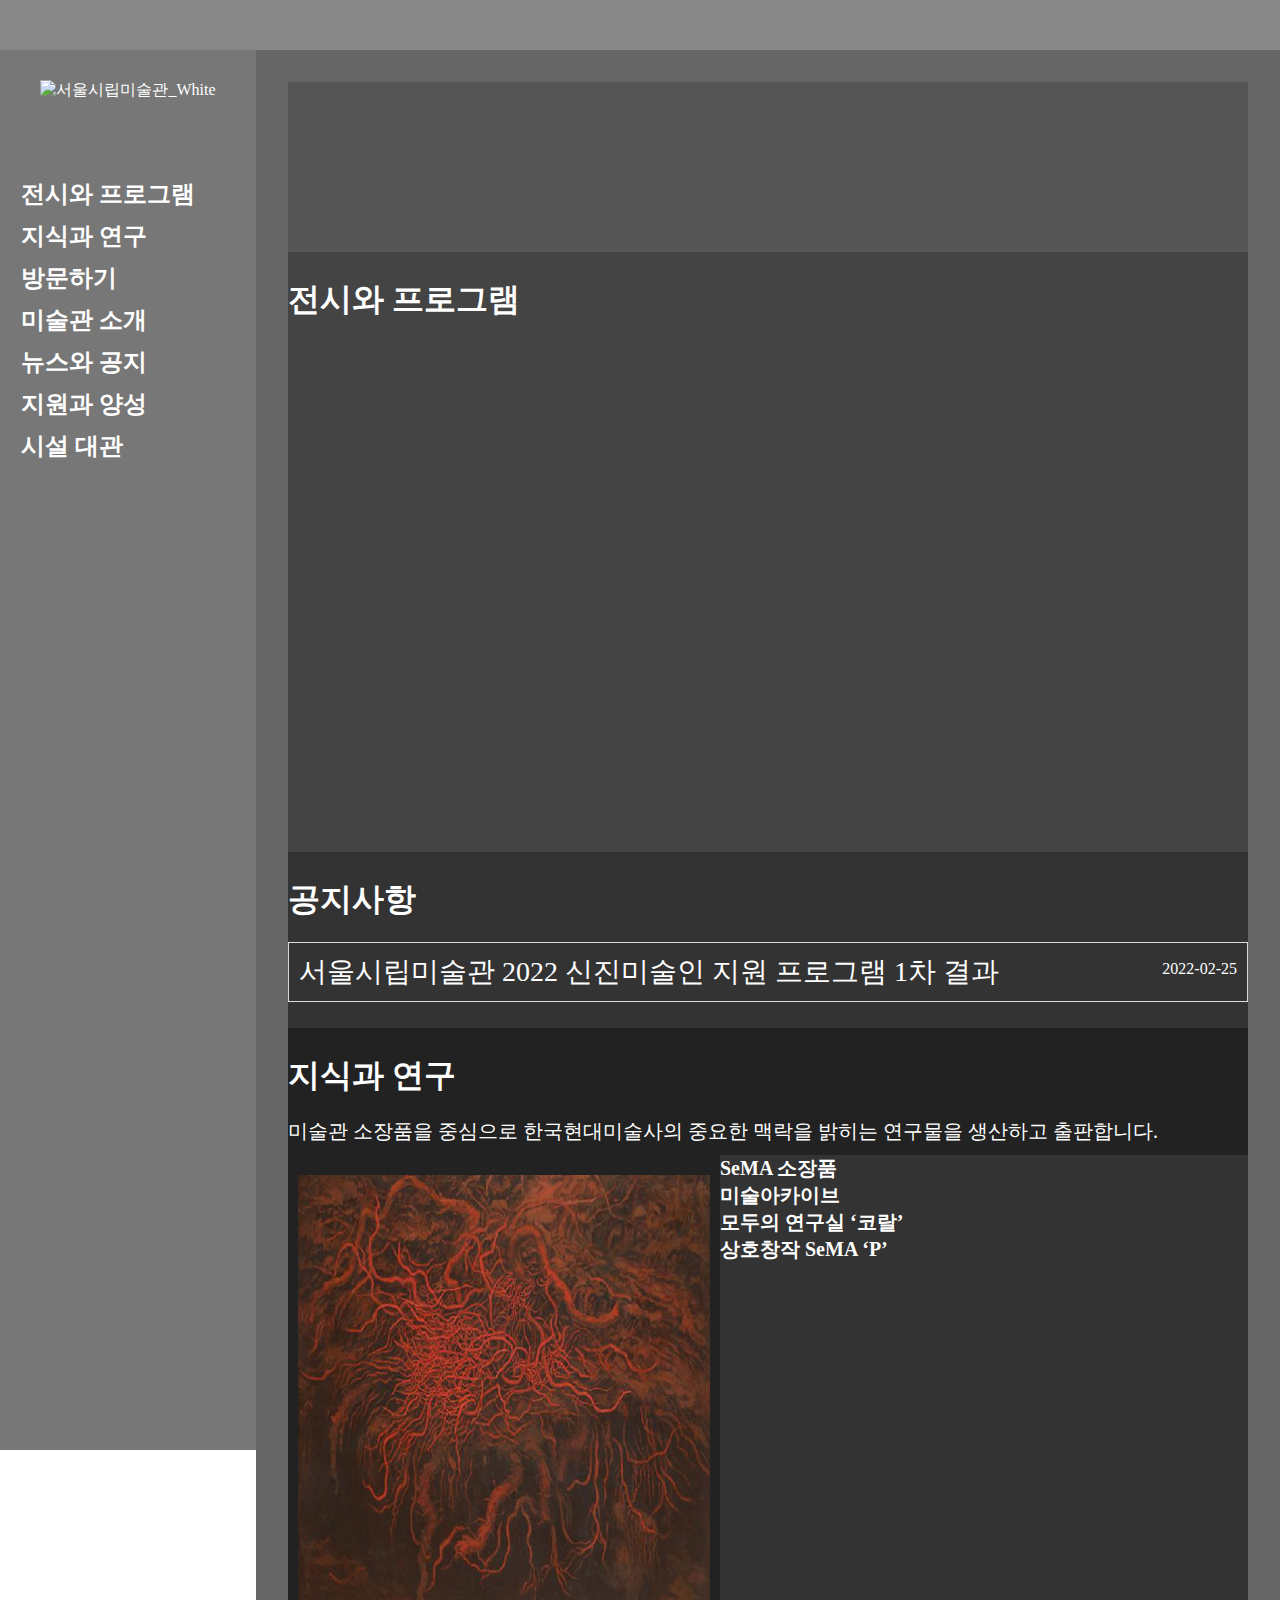
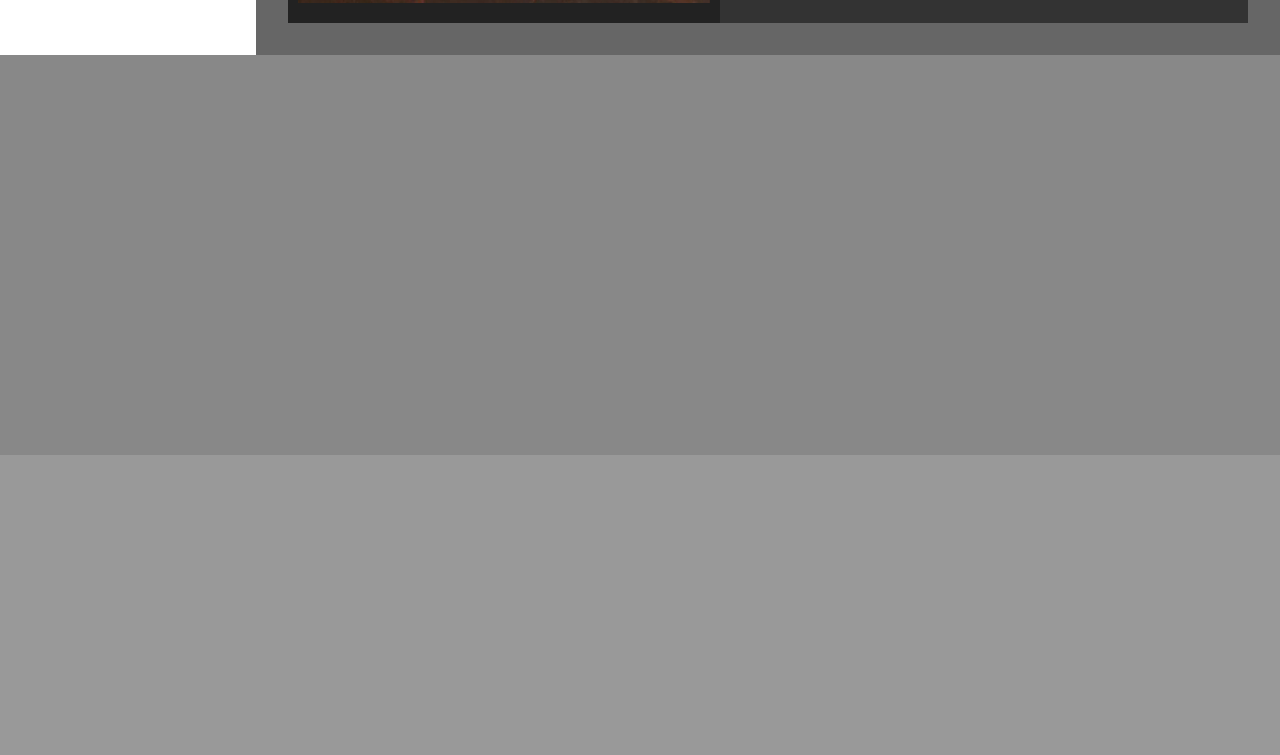
==== code/index.html @ b9803e28 "layout 00" ====
<!DOCTYPE html>
<html lang="ko">
<head>
    <meta charset="UTF-8">
    <title>SeMA</title>
    
    <!-- stylesheet -->
    <link rel="stylesheet" href="css/style.css">
    
    <!-- webFont -->
    
</head>
<body>
    <div id="wrap" class="clearfix">
        <header id="header">
            
        </header>
        <!-- //header -->
        
        <aside id="aside">
            <div class="side_logo">
               <a href="#"><img src="https://sema.seoul.go.kr/resources/assets/svg/o_symbol_w_v.svg" alt="서울시립미술관_White"></a>
            </div>
            <div class="sidemenu">
                <ul class="mainmenu">
                    <li><a href="#">전시와 프로그램</a></li>
                    <li><a href="#">지식과 연구</a></li>
                    <li><a href="#">방문하기</a></li>
                    <li><a href="#">미술관 소개</a></li>
                    <li><a href="#">뉴스와 공지</a></li>
                    <li><a href="#">지원과 양성</a></li>
                    <li><a href="#">시설 대관</a></li>
                </ul>
            </div>
        </aside>
        <!-- //sidemenu -->
        
        <div id="container">
            <section id="banner">
               <video src="https://sema.seoul.go.kr/error/pc_mi.mp4" autoplay loop muted></video>
            </section>
            <!-- //banner -->
            
            <section id="content01">
                <h2>전시와 프로그램</h2>
            </section>
            <!-- //content1 -->
            
            <section id="content02">
                <h2>공지사항</h2>
                <div class="notice">
                   <span><img src="images/megaphone.png" alt="공지사항"></span>
                    <ul>
                        <li><a href="#">서울시립미술관 2022 신진미술인 지원 프로그램 1차 결과</a><span>2022-02-25</span></li>
                        <li><a href="#">서울시립미술관 2022 신진미술인 지원 프로그램 2차 결과</a><span>2022-02-26</span></li>
                    </ul>
                </div>
            </section>
            <!-- //content2 -->
            
            <section id="content03">
                <h2>지식과 연구</h2>
                <h4>미술관 소장품을 중심으로 한국현대미술사의 중요한 맥락을 밝히는 연구물을 생산하고 출판합니다.</h4>
                <div class="knowledge_container">
                    <div class="knowledge_img">
                        <img src="images/knowledge01.jpg" alt="지식과 연구 01">
                    </div>
                    <div class="knowledge_list">
                        <ul>
                            <li>SeMA 소장품</li>
                            <li>미술아카이브</li>
                            <li>모두의 연구실 ‘코랄’</li>
                            <li>상호창작 SeMA ‘P’</li>
                        </ul>
                    </div>
                </div>
            </section>
            <!-- //content3 -->
            
        </div>
        <!-- //container -->
        
        <footer id="footer">
            <section id="foot_menu">
                
            </section>
            <section id="foot_address">
                
            </section>
        </footer>
        <!-- //container -->
        
    </div>
    <!-- //wrap -->
    
    <!-- script -->
    <script src="script/custom.js"></script>
</body>
</html>
---- code/css/style.css ----
/*reset*/
* {margin: 0; padding: 0; color: #fff; box-sizing: border-box;}
.clearfix::before, clearfix::after {display: block; content: ''; clear: both;}
li {list-style: none;}
a {text-decoration: none; color: #333;}

/*layout*/
#wrap {width: 100%; height: 100%;}
#header {width: 100%; height: 50px; background: #888;}
#aside {width: 20%; height: 1400px; background: #777; float: left;}

#container {width: 80%; height: auto; background: #666; float: left; padding: 2em;}
#banner {width: 100%; height: auto; background: #555; padding-bottom: 1em;}
#content01 {width: 100%; height: 600px; background: #444; padding: 1em 0;}
#content02 {width: 100%; height: auto; background: #333; padding: 1em 0;}
#content03 {width: 100%; height: 500px; background: #222; padding: 1em 0;}

#footer {width: 100%; height: auto; }
#foot_menu {width: 100%; height: 400px; background: #888; float: left;}
#foot_address {width: 100%; height: 300px; background: #999; float: left;}

/*header*/

/*aside*/
#aside {padding: 10px 16px;}
.side_logo {display: flex; align-items: center; justify-content: center; padding: 20px;}
.side_logo img {display: block; width: 100%;}

.sidemenu {margin-top: 2em; padding: 20px 0; display: flex; justify-content: space-between;}
.sidemenu ul.mainmenu {}
.sidemenu ul.mainmenu li {}
.sidemenu ul.mainmenu li a {display: block; padding: 5px; color: #fff; font-size: 24px; font-weight: bold;}

/*container*/
#container h2 {padding: 10px 0; font-size: 32px; }
#banner video {width: 100%;}


/*content1*/
#content01 {}

/*content2*/
#content02 {}
.notice {width: auto; height: 60px; margin: 10px 0; border: 1px solid #dbdbdb; padding: 5px; box-sizing: border-box; overflow: hidden;}
.notice img {width: 50px; height: 50px; display: none;}
.notice ul li { padding: 5px;}
.notice ul li a {color: #fff; font-size: 28px;}
.notice ul li span {float: right; font-size: 16px; padding: 7px 0 0;}

/*content3*/
#content03 h4 {padding: 10px 0; font-size: 20px; font-weight: 300;}
.knowledge_container {width: 100%; height: 100%;}
.knowledge_img {width: 45%; height: 100%; background: #222; float: left; display: flex; align-content: center; justify-content: center; padding: 20px 10px;}
.knowledge_img img {display: block; width: 100%;}

.knowledge_list {width: 55%; height: 100%; background: #333; float: left;}
.knowledge_list ul li {font-size: 20px; font-weight: 600;}

/*footer*/
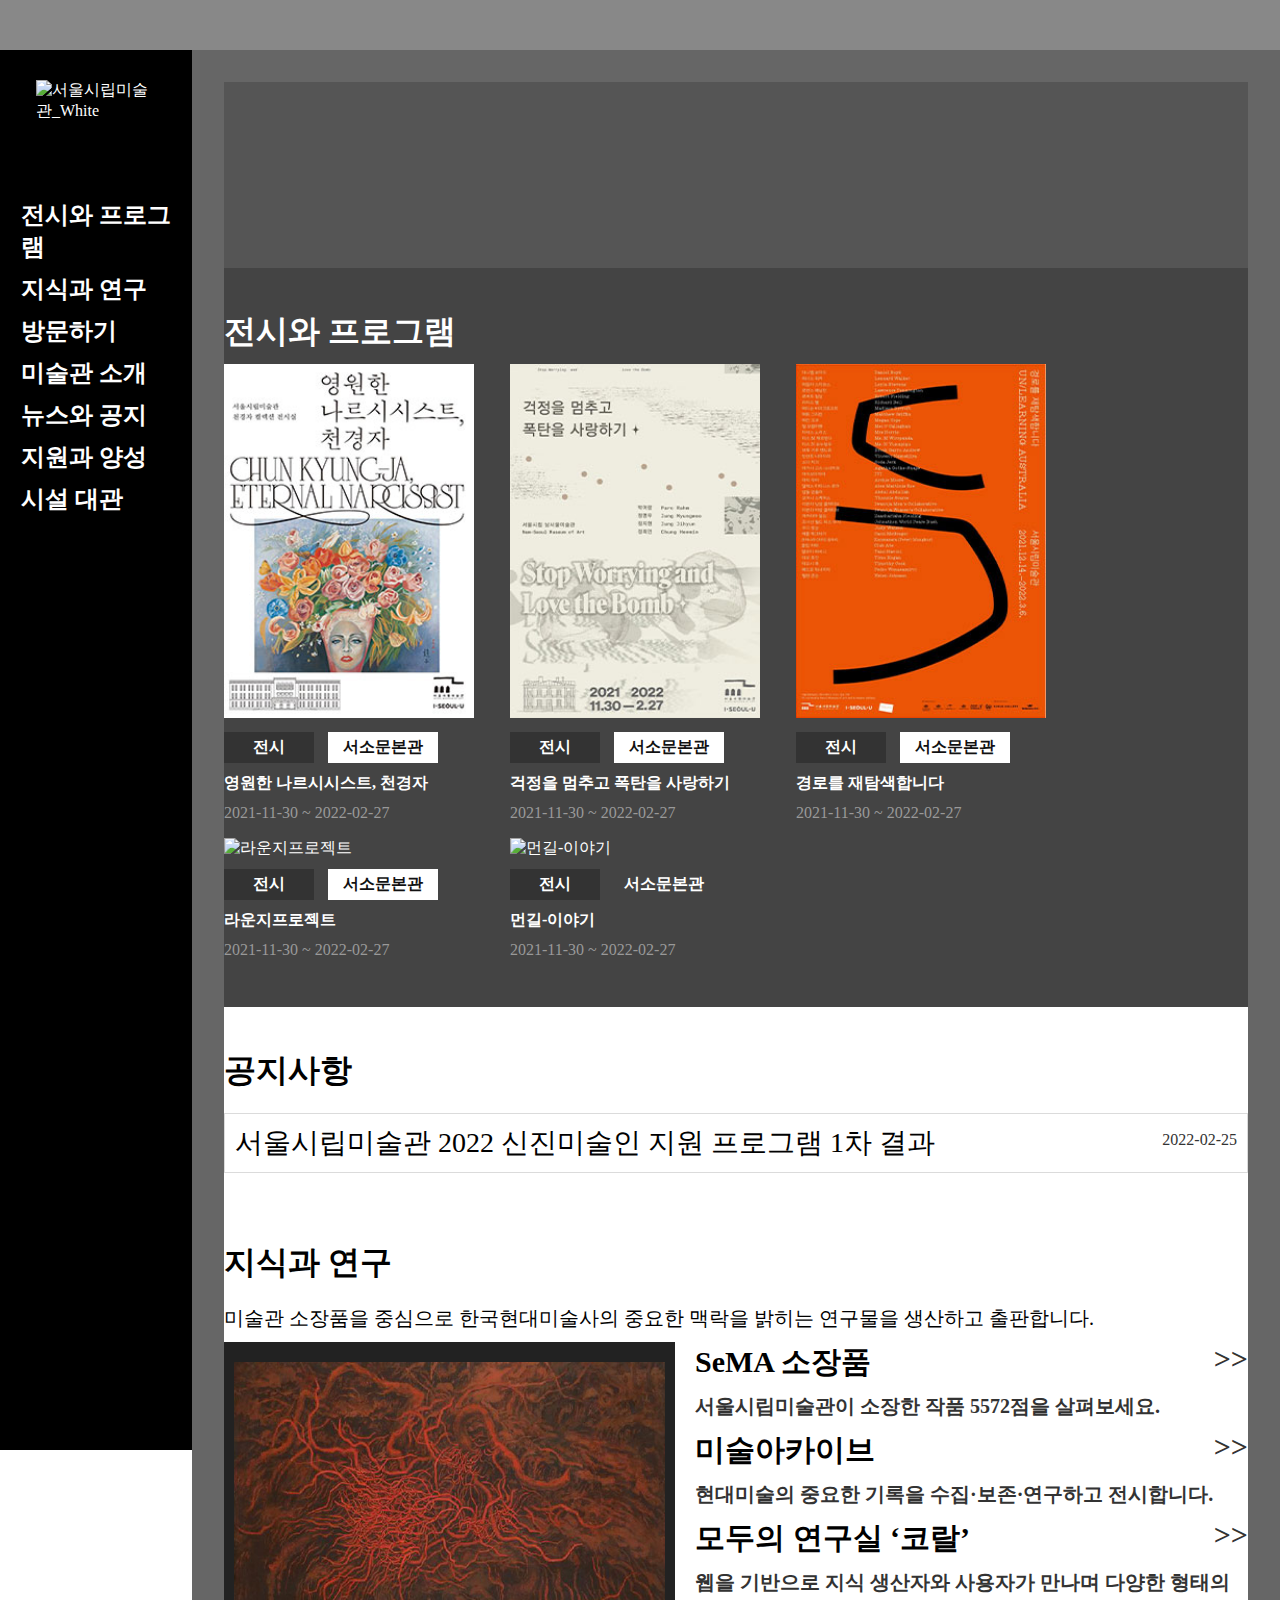
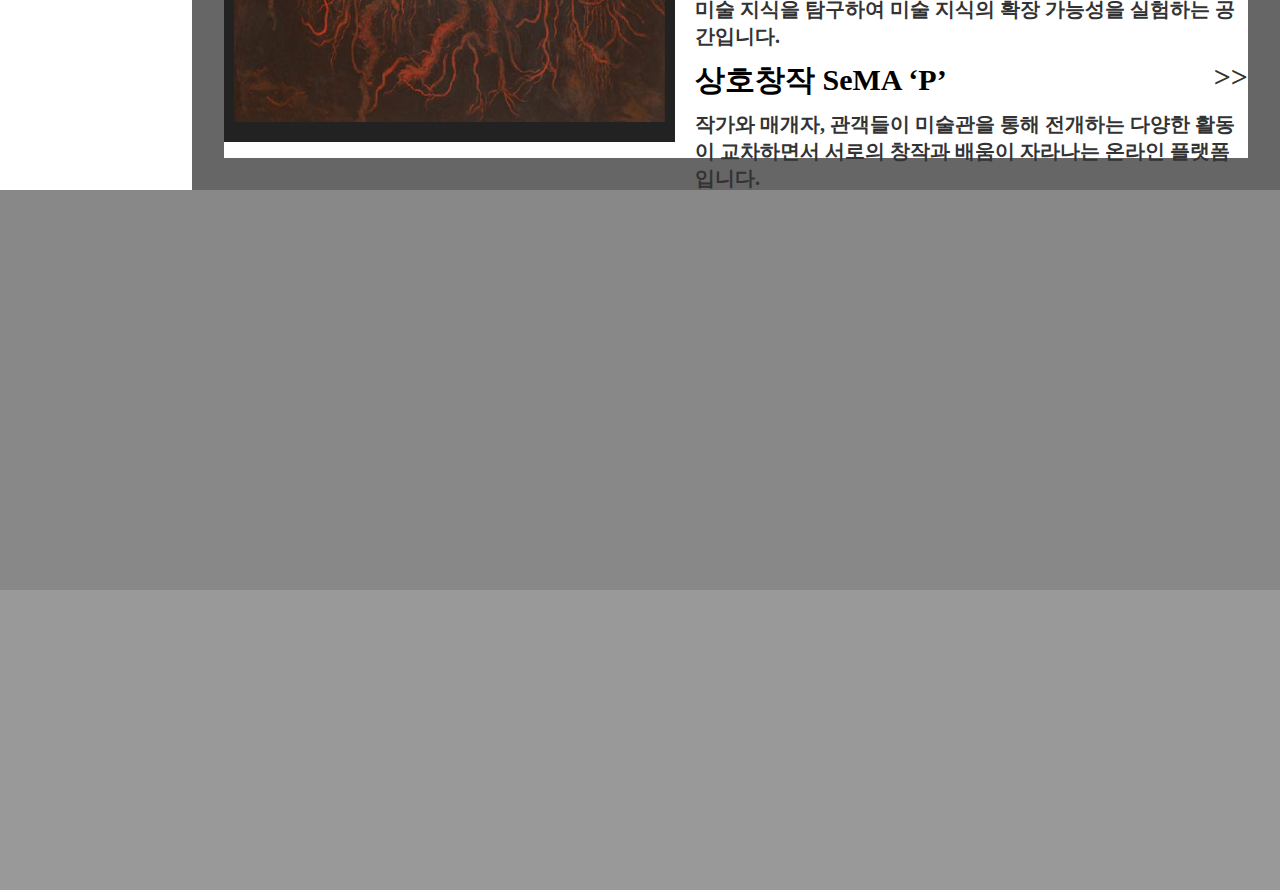
==== commit 9bf8242c: "updated content 03" ====
--- a/code/index.html
+++ b/code/index.html
@@ -41,8 +41,121 @@
             </section>
             <!-- //banner -->
             
-            <section id="content01">
+            <section id="content01" class="clearfix">
                 <h2>전시와 프로그램</h2>
+                <div class="chart">
+                    <div class="swiper_cont">
+                    <div class="swiper_slide">
+                        <div class="poster"> 
+                            <figure>
+                                <a href="#">
+                                    <img src="images/slide01.jpg" alt="영원한 나르시시스트, 천경자">
+                                </a>
+                            </figure>  
+                        </div>
+                        <div class="info">
+                            <div class="info_cont">
+                               <p>전시</p>
+                               <p>서소문본관</p>
+<!--
+                                <div class="which">전시</div>
+                                <div class="where">서소문본관</div>
+-->
+                            </div>
+                            <h3><a href="#">영원한 나르시시스트, 천경자</a></h3>
+                            <span>2021-11-30 ~ 2022-02-27</span>
+                        </div>
+                    </div>
+                </div>
+                    <div class="swiper_cont">
+                        <div class="swiper_slide">
+                            <div class="poster"> 
+                                <figure>
+                                    <a href="#">
+                                        <img src="images/slide02.jpg" alt="걱정을 멈추고 폭탄을 사랑하기">
+                                    </a>
+                                </figure>  
+                            </div>
+                            <div class="info">
+                                <div class="info_cont">
+                                   <p>전시</p>
+                                   <p>서소문본관</p>
+    <!--
+                                    <div class="which">전시</div>
+                                    <div class="where">서소문본관</div>
+    -->
+                                </div>
+                                <h3><a href="#">걱정을 멈추고 폭탄을 사랑하기</a></h3>
+                                <span>2021-11-30 ~ 2022-02-27</span>
+                            </div>
+                        </div>
+                    </div>
+                    <div class="swiper_cont">
+                        <div class="swiper_slide">
+                            <div class="poster"> 
+                                <figure>
+                                    <a href="#">
+                                        <img src="images/slide03.jpg" alt="경로를 재탐색합니다">
+                                    </a>
+                                </figure>  
+                            </div>
+                            <div class="info">
+                                <div class="info_cont">
+                                   <p>전시</p>
+                                   <p>서소문본관</p>
+    <!--
+                                    <div class="which">전시</div>
+                                    <div class="where">서소문본관</div>
+    -->
+                                </div>
+                                <h3><a href="#">경로를 재탐색합니다</a></h3>
+                                <span>2021-11-30 ~ 2022-02-27</span>
+                            </div>
+                        </div>
+                    </div>
+                    <div class="swiper_cont">
+                        <div class="swiper_slide">
+                            <div class="poster"> 
+                                <figure>
+                                    <a href="#">
+                                        <img src="images/slide04.jpg" alt="라운지프로젝트">
+                                    </a>
+                                </figure>  
+                            </div>
+                            <div class="info">
+                                <div class="info_cont">
+                                   <p>전시</p>
+                                   <p>서소문본관</p>
+    <!--
+                                    <div class="which">전시</div>
+                                    <div class="where">서소문본관</div>
+    -->
+                                </div>
+                                <h3><a href="#">라운지프로젝트</a></h3>
+                                <span>2021-11-30 ~ 2022-02-27</span>
+                            </div>
+                        </div>
+                    </div>
+                    <div class="swiper_cont">
+                        <div class="swiper_slide">
+                            <div class="poster"> 
+                                <figure>
+                                    <a href="#">
+                                        <img src="images/slide05.jpg" alt="먼길-이야기">
+                                    </a>
+                                </figure>  
+                            </div>
+                            <div class="info">
+                                <div class="info_cont">
+                                   <p>전시</p>
+                                   <p>서소문본관</p>
+                                <h3><a href="#">먼길-이야기</a></h3>
+                                <span>2021-11-30 ~ 2022-02-27</span>
+                            </div>
+                        </div>
+                    </div>
+                    </div>
+                </div>
             </section>
             <!-- //content1 -->
             
@@ -67,10 +180,14 @@
                     </div>
                     <div class="knowledge_list">
                         <ul>
-                            <li>SeMA 소장품</li>
-                            <li>미술아카이브</li>
-                            <li>모두의 연구실 ‘코랄’</li>
-                            <li>상호창작 SeMA ‘P’</li>
+                            <li>SeMA 소장품<span><a href="#">>></a></span></li>
+                                <p>서울시립미술관이 소장한 작품 5572점을 살펴보세요.</p>
+                            <li>미술아카이브<span><a href="#">>></a></span></li>
+                                <p>현대미술의 중요한 기록을 수집·보존·연구하고 전시합니다.</p>
+                            <li>모두의 연구실 ‘코랄’<span><a href="#">>></a></span></li>
+                                <p>웹을 기반으로 지식 생산자와 사용자가 만나며 다양한 형태의 미술 지식을 탐구하여 미술 지식의 확장 가능성을 실험하는 공간입니다.</p>
+                            <li>상호창작 SeMA ‘P’<span><a href="#">>></a></span></li>
+                                <p>작가와 매개자, 관객들이 미술관을 통해 전개하는 다양한 활동이 교차하면서 서로의 창작과 배움이 자라나는 온라인 플랫폼입니다.</p>
                         </ul>
                     </div>
                 </div>
--- a/code/css/style.css
+++ b/code/css/style.css
@@ -7,13 +7,13 @@
 /*layout*/
 #wrap {width: 100%; height: 100%;}
 #header {width: 100%; height: 50px; background: #888;}
-#aside {width: 20%; height: 1400px; background: #777; float: left;}
+#aside {width: 15%; height: 1400px; background: #777; float: left;}
 
-#container {width: 80%; height: auto; background: #666; float: left; padding: 2em;}
-#banner {width: 100%; height: auto; background: #555; padding-bottom: 1em;}
-#content01 {width: 100%; height: 600px; background: #444; padding: 1em 0;}
-#content02 {width: 100%; height: auto; background: #333; padding: 1em 0;}
-#content03 {width: 100%; height: 500px; background: #222; padding: 1em 0;}
+#container {width: 85%; height: auto; background: #666; float: left; padding: 2em;}
+#banner {width: 100%; height: auto; background: #555; padding-bottom: 2em;}
+#content01 {width: 100%; height: auto; background: #444; padding: 2em 0;}
+#content02 {width: 100%; height: auto; background: #fff; padding: 2em 0;}
+#content03 {width: 100%; height: auto; background: #fff; padding: 1em 0;}
 
 #footer {width: 100%; height: auto; }
 #foot_menu {width: 100%; height: 400px; background: #888; float: left;}
@@ -22,14 +22,16 @@
 /*header*/
 
 /*aside*/
-#aside {padding: 10px 16px;}
+#aside {padding: 10px 16px; background: #000;}
 .side_logo {display: flex; align-items: center; justify-content: center; padding: 20px;}
 .side_logo img {display: block; width: 100%;}
 
-.sidemenu {margin-top: 2em; padding: 20px 0; display: flex; justify-content: space-between;}
+.sidemenu {margin-top: 2em; padding: 20px 0; } 
+        /*display: flex; justify-content: space-between;*/
 .sidemenu ul.mainmenu {}
-.sidemenu ul.mainmenu li {}
-.sidemenu ul.mainmenu li a {display: block; padding: 5px; color: #fff; font-size: 24px; font-weight: bold;}
+.sidemenu ul.mainmenu li {width: 100%;}
+.sidemenu ul.mainmenu li a {display: block; padding: 5px; width: 100%; color: #fff; font-size: 24px; font-weight: bold;}
+.sidemenu ul.mainmenu li a:hover {background: rgba(255,255,255,0.3);}
 
 /*container*/
 #container h2 {padding: 10px 0; font-size: 32px; }
@@ -37,23 +39,46 @@
 
 
 /*content1*/
-#content01 {}
+#content01 {overflow: hidden;}
+#content01 > div > div {display: inline-block;}
+
+.chart {overflow: hidden;}
+.swiper_cont {margin-right: 2em;}
+.swiper_slide {}
+
+.poster {margin-bottom: 10px;}
+.poster img {width: 100%;}
+.info {margin-bottom: 1em;}
+
+.info_cont {display: inline-block;}
+.info_cont p {display: inline-block; width: 100px; padding: 5px 10px; text-align: center; font-weight: bold;}
+.info_cont p:first-child {width: 90px; background: #333; margin-right: 10px;}
+.info_cont p:last-child {width: 110px; background: #fff; color: #111;}
+
+.info h3 {padding: 10px 0; width: 250px; font-size: 16px;}
+.info h3 a {color: #fff;}
+.info span {color: #999;}
 
 /*content2*/
 #content02 {}
+#content02 h2 {color: #000;}
 .notice {width: auto; height: 60px; margin: 10px 0; border: 1px solid #dbdbdb; padding: 5px; box-sizing: border-box; overflow: hidden;}
 .notice img {width: 50px; height: 50px; display: none;}
 .notice ul li { padding: 5px;}
-.notice ul li a {color: #fff; font-size: 28px;}
-.notice ul li span {float: right; font-size: 16px; padding: 7px 0 0;}
+.notice ul li a {color: #000; font-size: 28px;}
+.notice ul li span {float: right; font-size: 16px; padding: 7px 0 0; color: #333;}
 
 /*content3*/
-#content03 h4 {padding: 10px 0; font-size: 20px; font-weight: 300;}
-.knowledge_container {width: 100%; height: 100%;}
-.knowledge_img {width: 45%; height: 100%; background: #222; float: left; display: flex; align-content: center; justify-content: center; padding: 20px 10px;}
+#content03 h2 {color: #000;}
+#content03 h4 {padding: 10px 0; font-size: 20px; font-weight: 300; color: #000;}
+
+.knowledge_container {width: 100%; height: 400px;}
+.knowledge_img {width: 44%; height: 100%; background: #222; float: left; display: flex; align-content: center; justify-content: center; padding: 20px 10px;}
 .knowledge_img img {display: block; width: 100%;}
 
-.knowledge_list {width: 55%; height: 100%; background: #333; float: left;}
-.knowledge_list ul li {font-size: 20px; font-weight: 600;}
+.knowledge_list {width: 54%; height: 100%; float: left; margin-left: 2%;}
+.knowledge_list ul li {font-size: 30px; font-weight: 600; color: #000;}
+.knowledge_list ul li span {float: right;}
+.knowledge_list ul p {padding: 10px 0; font-size: 20px; font-weight: 600; color: #333;}
 
 /*footer*/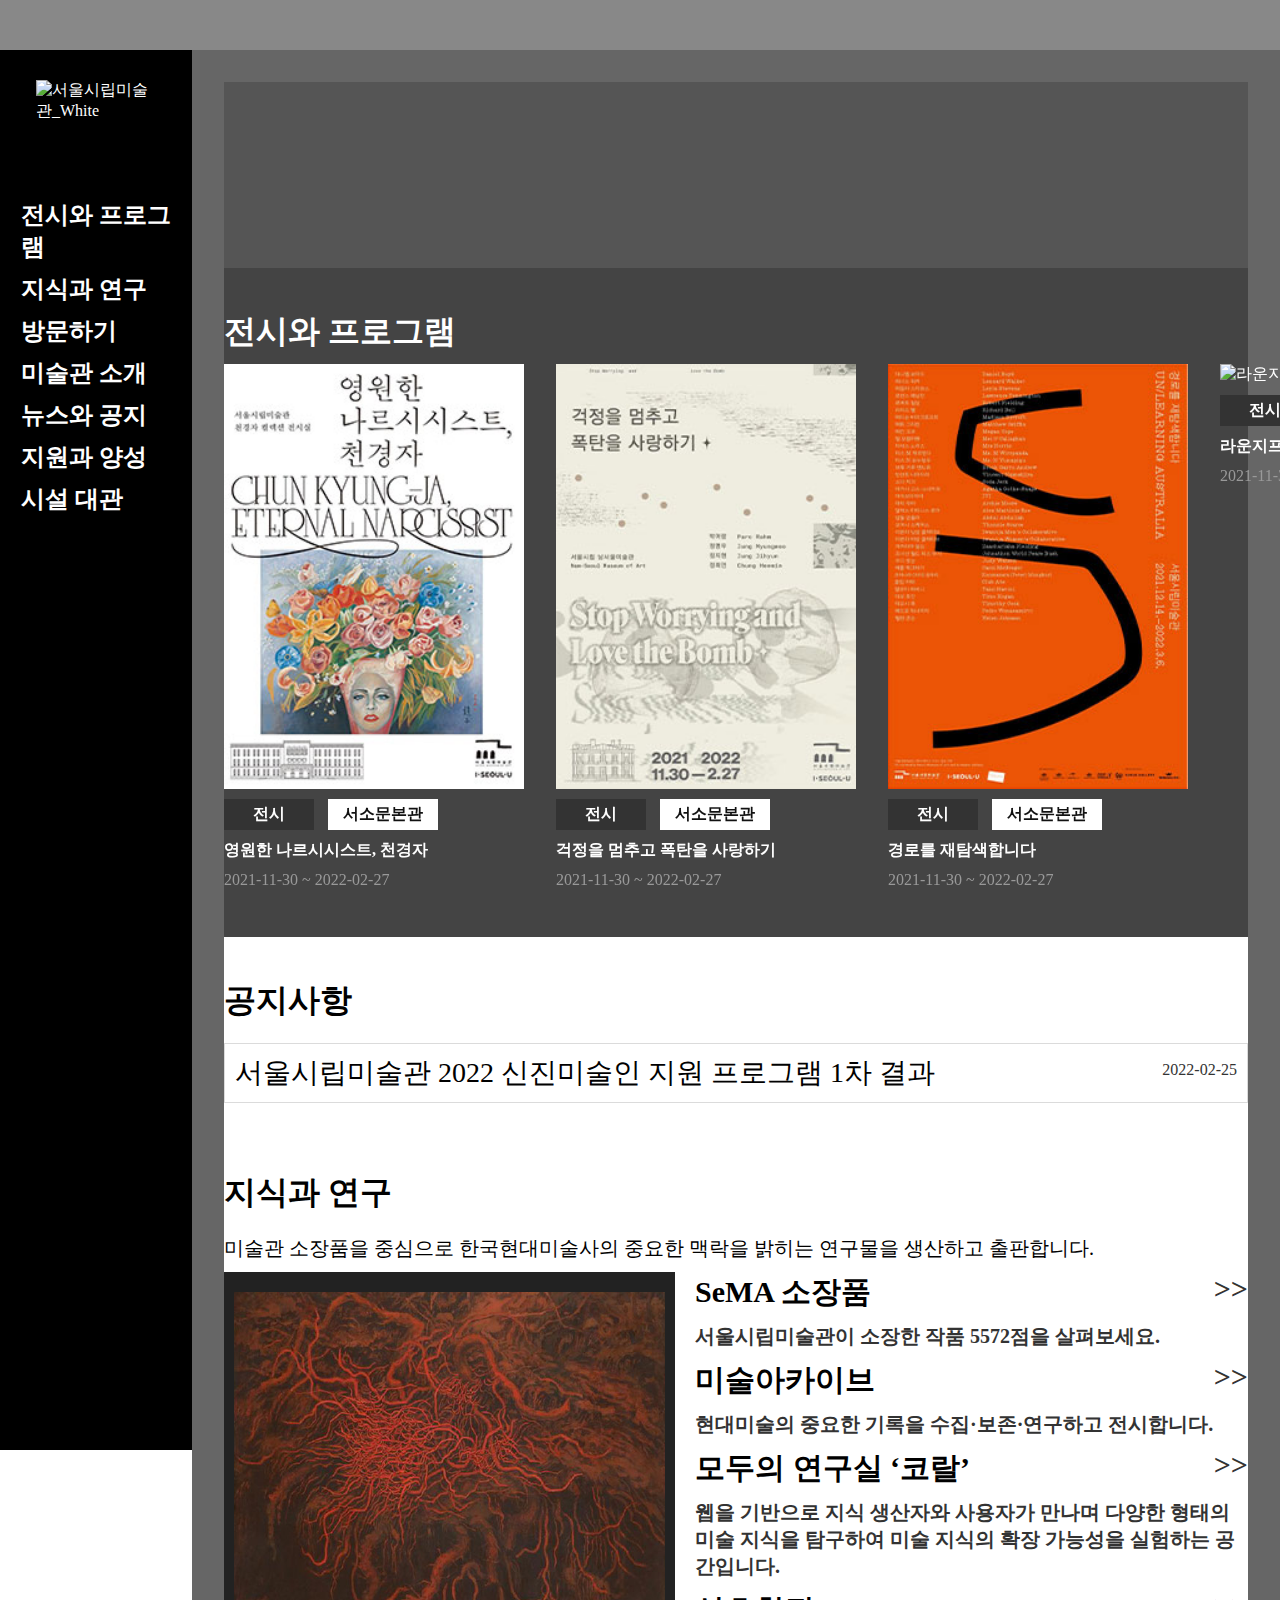
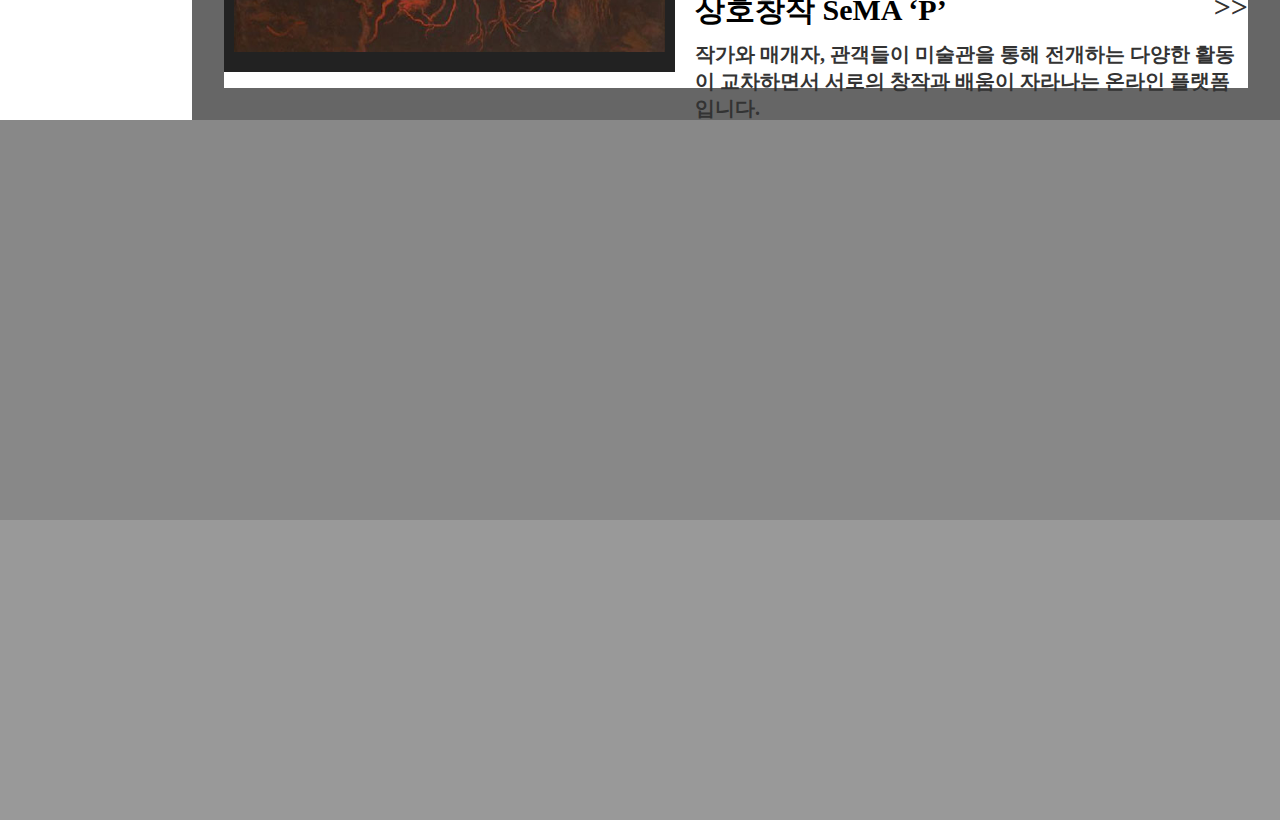
==== commit 5ab9cddc: "Updated" ====
--- a/code/index.html
+++ b/code/index.html
@@ -5,13 +5,13 @@
     <title>SeMA</title>
     
     <!-- stylesheet -->
-    <link rel="stylesheet" href="css/style.css">
+    <link rel="stylesheet" href="assets/css/style.css">
+    <link rel="stylesheet" href="assets/css/swiper.css">
     
     <!-- webFont -->
     
 </head>
 <body>
-    <div id="wrap" class="clearfix">
         <header id="header">
             
         </header>
@@ -40,129 +40,126 @@
                <video src="https://sema.seoul.go.kr/error/pc_mi.mp4" autoplay loop muted></video>
             </section>
             <!-- //banner -->
-            
+
             <section id="content01" class="clearfix">
-                <h2>전시와 프로그램</h2>
-                <div class="chart">
-                    <div class="swiper_cont">
-                    <div class="swiper_slide">
-                        <div class="poster"> 
-                            <figure>
-                                <a href="#">
-                                    <img src="images/slide01.jpg" alt="영원한 나르시시스트, 천경자">
-                                </a>
-                            </figure>  
-                        </div>
-                        <div class="info">
-                            <div class="info_cont">
-                               <p>전시</p>
-                               <p>서소문본관</p>
-<!--
-                                <div class="which">전시</div>
-                                <div class="where">서소문본관</div>
--->
+               <div class="container01">
+                    <h2>전시와 프로그램</h2>
+                    <div class="chart">
+                      <div class="swiper-container">
+                           <div class="chart_cont swiper-wrapper">
+                                <div class="swiper_cont">
+                                    <div class="poster"> 
+                                        <figure>
+                                            <a href="#">
+                                                <img src="assets/images/slide01.jpg" alt="영원한 나르시시스트, 천경자">
+                                            </a>
+                                        </figure>  
+                                    </div>
+                                    <div class="info">
+                                        <div class="info_cont">
+                                           <p>전시</p>
+                                           <p>서소문본관</p>
+            <!--
+                                            <div class="which">전시</div>
+                                            <div class="where">서소문본관</div>
+            -->
+                                        </div>
+                                        <h3><a href="#">영원한 나르시시스트, 천경자</a></h3>
+                                        <span>2021-11-30 ~ 2022-02-27</span>
+                                    </div>
                             </div>
-                            <h3><a href="#">영원한 나르시시스트, 천경자</a></h3>
-                            <span>2021-11-30 ~ 2022-02-27</span>
+                                <div class="swiper_cont">
+                                    <div class="poster"> 
+                                        <figure>
+                                            <a href="#">
+                                                <img src="assets/images/slide02.jpg" alt="걱정을 멈추고 폭탄을 사랑하기">
+                                            </a>
+                                        </figure>  
+                                    </div>
+                                    <div class="info">
+                                        <div class="info_cont">
+                                           <p>전시</p>
+                                           <p>서소문본관</p>
+            <!--
+                                            <div class="which">전시</div>
+                                            <div class="where">서소문본관</div>
+            -->
+                                        </div>
+                                        <h3><a href="#">걱정을 멈추고 폭탄을 사랑하기</a></h3>
+                                        <span>2021-11-30 ~ 2022-02-27</span>
+                                    </div>
+                                </div>
+                                <div class="swiper_cont">
+                                    <div class="poster"> 
+                                        <figure>
+                                            <a href="#">
+                                                <img src="assets/images/slide03.jpg" alt="경로를 재탐색합니다">
+                                            </a>
+                                        </figure>  
+                                    </div>
+                                    <div class="info">
+                                        <div class="info_cont">
+                                           <p>전시</p>
+                                           <p>서소문본관</p>
+            <!--
+                                            <div class="which">전시</div>
+                                            <div class="where">서소문본관</div>
+            -->
+                                        </div>
+                                        <h3><a href="#">경로를 재탐색합니다</a></h3>
+                                        <span>2021-11-30 ~ 2022-02-27</span>
+                                    </div>
+                                </div>
+                                <div class="swiper_cont">
+                                    <div class="poster"> 
+                                        <figure>
+                                            <a href="#">
+                                                <img src="assets/images/slide04.jpg" alt="라운지프로젝트">
+                                            </a>
+                                        </figure>  
+                                    </div>
+                                    <div class="info">
+                                        <div class="info_cont">
+                                           <p>전시</p>
+                                           <p>서소문본관</p>
+            <!--
+                                            <div class="which">전시</div>
+                                            <div class="where">서소문본관</div>
+            -->
+                                        </div>
+                                        <h3><a href="#">라운지프로젝트</a></h3>
+                                        <span>2021-11-30 ~ 2022-02-27</span>
+                                    </div>
+                                    
+                                </div>
+                                <div class="swiper_cont">
+                                    <div class="poster"> 
+                                        <figure>
+                                            <a href="#">
+                                                <img src="assets/images/slide05.jpg" alt="먼길-이야기">
+                                            </a>
+                                        </figure>  
+                                    </div>
+                                    <div class="info">
+                                        <div class="info_cont">
+                                           <p>전시</p>
+                                           <p>서소문본관</p>
+                                        <h3><a href="#">먼길-이야기</a></h3>
+                                        <span>2021-11-30 ~ 2022-02-27</span>
+                                        </div>
+                                    </div>
+                                </div>
+                            </div>
                         </div>
                     </div>
                 </div>
-                    <div class="swiper_cont">
-                        <div class="swiper_slide">
-                            <div class="poster"> 
-                                <figure>
-                                    <a href="#">
-                                        <img src="images/slide02.jpg" alt="걱정을 멈추고 폭탄을 사랑하기">
-                                    </a>
-                                </figure>  
-                            </div>
-                            <div class="info">
-                                <div class="info_cont">
-                                   <p>전시</p>
-                                   <p>서소문본관</p>
-    <!--
-                                    <div class="which">전시</div>
-                                    <div class="where">서소문본관</div>
-    -->
-                                </div>
-                                <h3><a href="#">걱정을 멈추고 폭탄을 사랑하기</a></h3>
-                                <span>2021-11-30 ~ 2022-02-27</span>
-                            </div>
-                        </div>
-                    </div>
-                    <div class="swiper_cont">
-                        <div class="swiper_slide">
-                            <div class="poster"> 
-                                <figure>
-                                    <a href="#">
-                                        <img src="images/slide03.jpg" alt="경로를 재탐색합니다">
-                                    </a>
-                                </figure>  
-                            </div>
-                            <div class="info">
-                                <div class="info_cont">
-                                   <p>전시</p>
-                                   <p>서소문본관</p>
-    <!--
-                                    <div class="which">전시</div>
-                                    <div class="where">서소문본관</div>
-    -->
-                                </div>
-                                <h3><a href="#">경로를 재탐색합니다</a></h3>
-                                <span>2021-11-30 ~ 2022-02-27</span>
-                            </div>
-                        </div>
-                    </div>
-                    <div class="swiper_cont">
-                        <div class="swiper_slide">
-                            <div class="poster"> 
-                                <figure>
-                                    <a href="#">
-                                        <img src="images/slide04.jpg" alt="라운지프로젝트">
-                                    </a>
-                                </figure>  
-                            </div>
-                            <div class="info">
-                                <div class="info_cont">
-                                   <p>전시</p>
-                                   <p>서소문본관</p>
-    <!--
-                                    <div class="which">전시</div>
-                                    <div class="where">서소문본관</div>
-    -->
-                                </div>
-                                <h3><a href="#">라운지프로젝트</a></h3>
-                                <span>2021-11-30 ~ 2022-02-27</span>
-                            </div>
-                        </div>
-                    </div>
-                    <div class="swiper_cont">
-                        <div class="swiper_slide">
-                            <div class="poster"> 
-                                <figure>
-                                    <a href="#">
-                                        <img src="images/slide05.jpg" alt="먼길-이야기">
-                                    </a>
-                                </figure>  
-                            </div>
-                            <div class="info">
-                                <div class="info_cont">
-                                   <p>전시</p>
-                                   <p>서소문본관</p>
-                                <h3><a href="#">먼길-이야기</a></h3>
-                                <span>2021-11-30 ~ 2022-02-27</span>
-                            </div>
-                        </div>
-                    </div>
-                    </div>
-                </div>
             </section>
             <!-- //content1 -->
-            
+
             <section id="content02">
                 <h2>공지사항</h2>
                 <div class="notice">
-                   <span><img src="images/megaphone.png" alt="공지사항"></span>
+                   <span><img src="assets/images/megaphone.png" alt="공지사항"></span>
                     <ul>
                         <li><a href="#">서울시립미술관 2022 신진미술인 지원 프로그램 1차 결과</a><span>2022-02-25</span></li>
                         <li><a href="#">서울시립미술관 2022 신진미술인 지원 프로그램 2차 결과</a><span>2022-02-26</span></li>
@@ -170,13 +167,13 @@
                 </div>
             </section>
             <!-- //content2 -->
-            
+
             <section id="content03">
                 <h2>지식과 연구</h2>
                 <h4>미술관 소장품을 중심으로 한국현대미술사의 중요한 맥락을 밝히는 연구물을 생산하고 출판합니다.</h4>
                 <div class="knowledge_container">
                     <div class="knowledge_img">
-                        <img src="images/knowledge01.jpg" alt="지식과 연구 01">
+                        <img src="assets/images/knowledge01.jpg" alt="지식과 연구 01">
                     </div>
                     <div class="knowledge_list">
                         <ul>
@@ -207,10 +204,18 @@
         </footer>
         <!-- //container -->
         
-    </div>
     <!-- //wrap -->
     
     <!-- script -->
-    <script src="script/custom.js"></script>
+    <script src="assets/script/jquery.min_1.12.4.js"></script>
+    <script src="assets/script/modernizr-custom.js"></script>
+    <script src="assets/script/ie-checker.js"></script>
+    <script src="assets/script/slick.min.js"></script> 
+    <script src="assets/script/swiper.min.js"></script> 
+<!--
+    <script src="https://unpkg.com/swiper/js/swiper.js"></script>
+    <script src="https://unpkg.com/swiper/js/swiper.min.js"></script>
+-->
+    <script src="assets/script/custom.js"></script>
 </body>
 </html>--- a/code/assets/css/style.css
+++ b/code/assets/css/style.css
@@ -0,0 +1,82 @@
+/*reset*/
+* {margin: 0; padding: 0; color: #fff; box-sizing: border-box;}
+.clearfix::before, clearfix::after {display: block; content: ''; clear: both;}
+li {list-style: none;}
+a {text-decoration: none; color: #333;}
+
+/*layout*/
+#wrap {width: 100%; height: 100%;}
+#header {width: 100%; height: 50px; background: #888;}
+#aside {width: 15%; height: 1400px; background: #777; float: left;}
+
+#container {width: 85%; height: auto; background: #666; float: left; padding: 2em;}
+#banner {width: 100%; height: auto; background: #555; padding-bottom: 2em;}
+#content01 { height: auto; background: #444; padding: 2em 0;}
+#content02 {width: 100%; height: auto; background: #fff; padding: 2em 0;}
+#content03 {width: 100%; height: auto; background: #fff; padding: 1em 0;}
+
+#footer {width: 100%; height: auto; }
+#foot_menu {width: 100%; height: 400px; background: #888; float: left;}
+#foot_address {width: 100%; height: 300px; background: #999; float: left;}
+
+/*header*/
+
+/*aside*/
+#aside {padding: 10px 16px; background: #000;}
+.side_logo {display: flex; align-items: center; justify-content: center; padding: 20px;}
+.side_logo img {display: block; width: 100%;}
+
+.sidemenu {margin-top: 2em; padding: 20px 0; } 
+        /*display: flex; justify-content: space-between;*/
+.sidemenu ul.mainmenu {}
+.sidemenu ul.mainmenu li {width: 100%;}
+.sidemenu ul.mainmenu li a {display: block; padding: 5px; width: 100%; color: #fff; font-size: 24px; font-weight: bold;}
+.sidemenu ul.mainmenu li a:hover {background: rgba(255,255,255,0.3);}
+
+/*container*/
+#container h2 {padding: 10px 0; font-size: 32px; }
+#banner video {width: 100%;}
+
+
+/*content1*/
+.container01 {width: 2000px; position: relative;}
+.chart {overflow: hidden;}
+.chart > div > div > div {float: left; width: 300px;}
+.swiper_cont {margin-right: 2em;}
+
+.poster {position: relative; margin-bottom: 10px;}
+.poster img {display: block;  width: 100%;}
+.info {margin-bottom: 1em;}
+
+.info_cont {display: inline-block;}
+.info_cont p {display: inline-block; width: 100px; padding: 5px 10px; text-align: center; font-weight: bold;}
+.info_cont p:first-child {width: 90px; background: #333; margin-right: 10px;}
+.info_cont p:last-child {width: 110px; background: #fff; color: #111;}
+
+.info h3 {padding: 10px 0; width: 250px; font-size: 16px;}
+.info h3 a {color: #fff;}
+.info span {color: #999;}
+
+/*content2*/
+#content02 {}
+#content02 h2 {color: #000;}
+.notice {width: auto; height: 60px; margin: 10px 0; border: 1px solid #dbdbdb; padding: 5px; box-sizing: border-box; overflow: hidden;}
+.notice img {width: 50px; height: 50px; display: none;}
+.notice ul li { padding: 5px;}
+.notice ul li a {color: #000; font-size: 28px;}
+.notice ul li span {float: right; font-size: 16px; padding: 7px 0 0; color: #333;}
+
+/*content3*/
+#content03 h2 {color: #000;}
+#content03 h4 {padding: 10px 0; font-size: 20px; font-weight: 300; color: #000;}
+
+.knowledge_container {width: 100%; height: 400px;}
+.knowledge_img {width: 44%; height: 100%; background: #222; float: left; display: flex; align-content: center; justify-content: center; padding: 20px 10px;}
+.knowledge_img img {display: block; width: 100%;}
+
+.knowledge_list {width: 54%; height: 100%; float: left; margin-left: 2%;}
+.knowledge_list ul li {font-size: 30px; font-weight: 600; color: #000;}
+.knowledge_list ul li span {float: right;}
+.knowledge_list ul p {padding: 10px 0; font-size: 20px; font-weight: 600; color: #333;}
+
+/*footer*/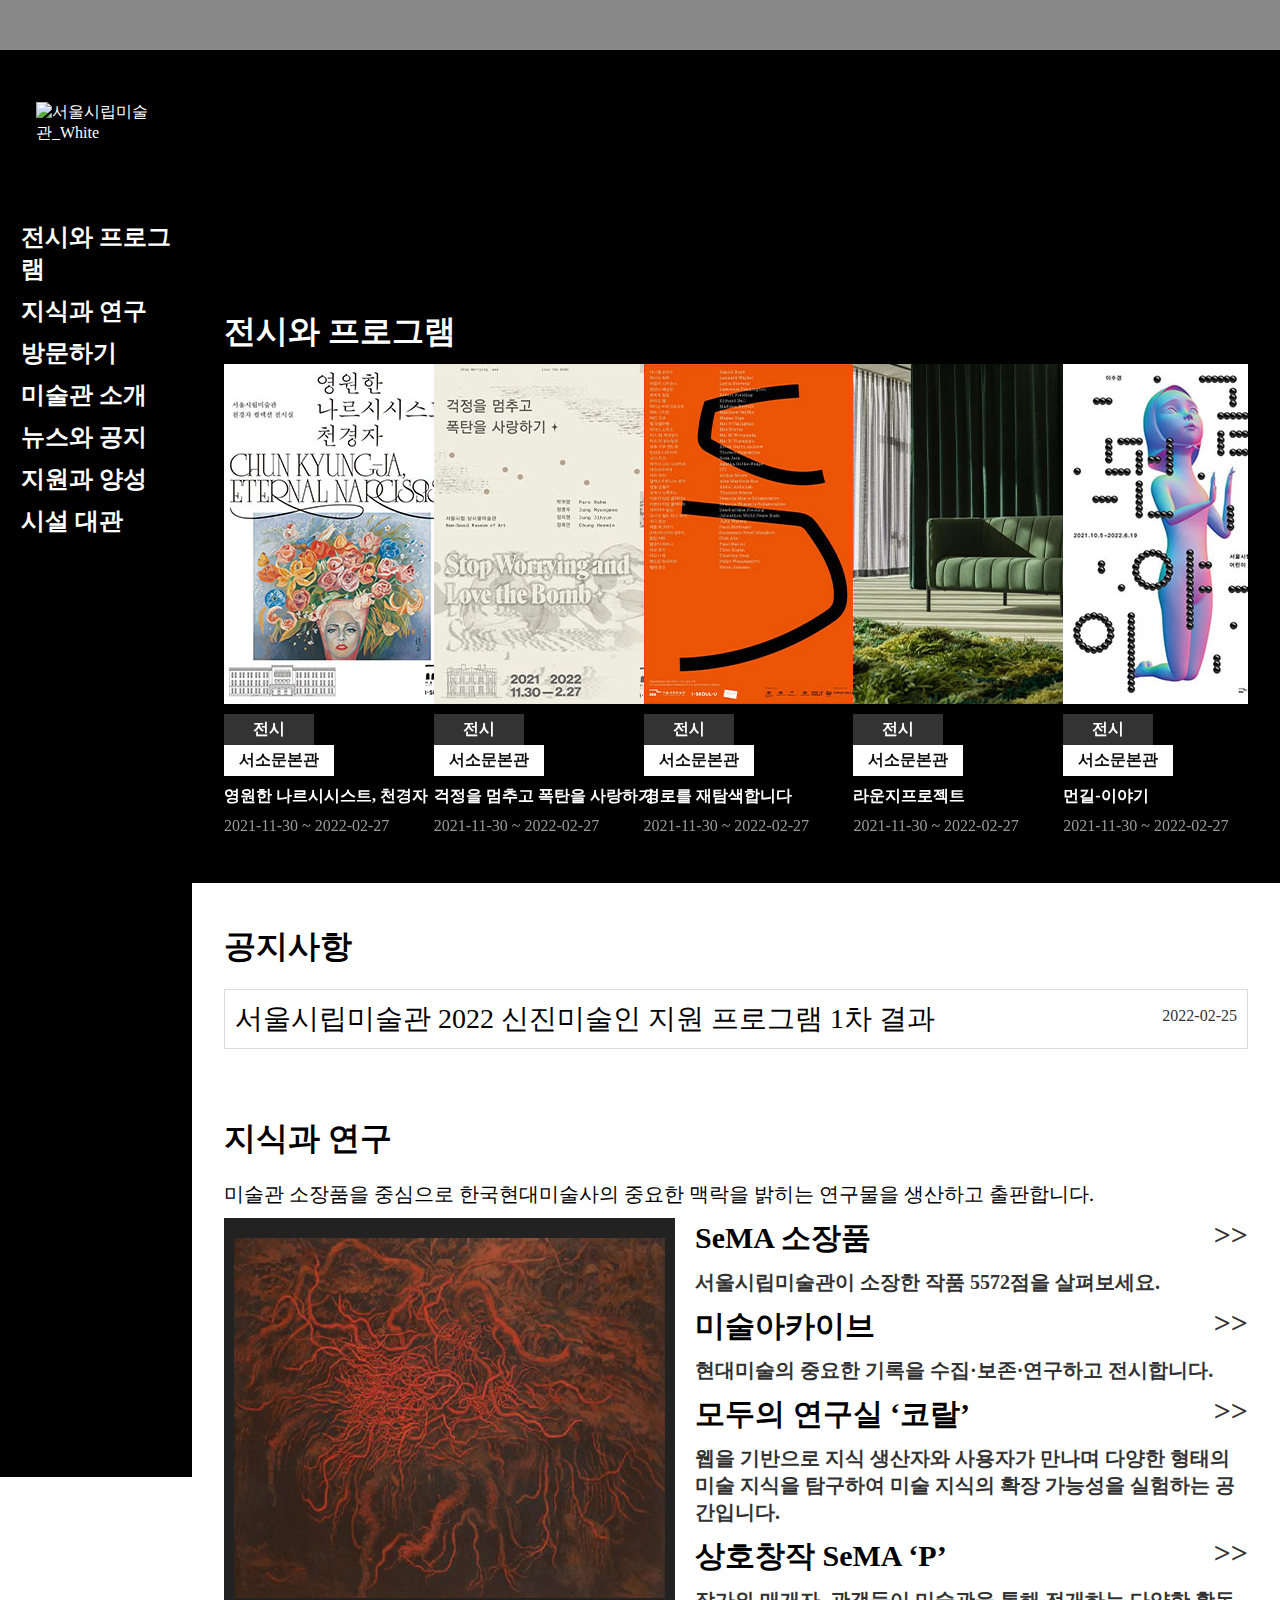
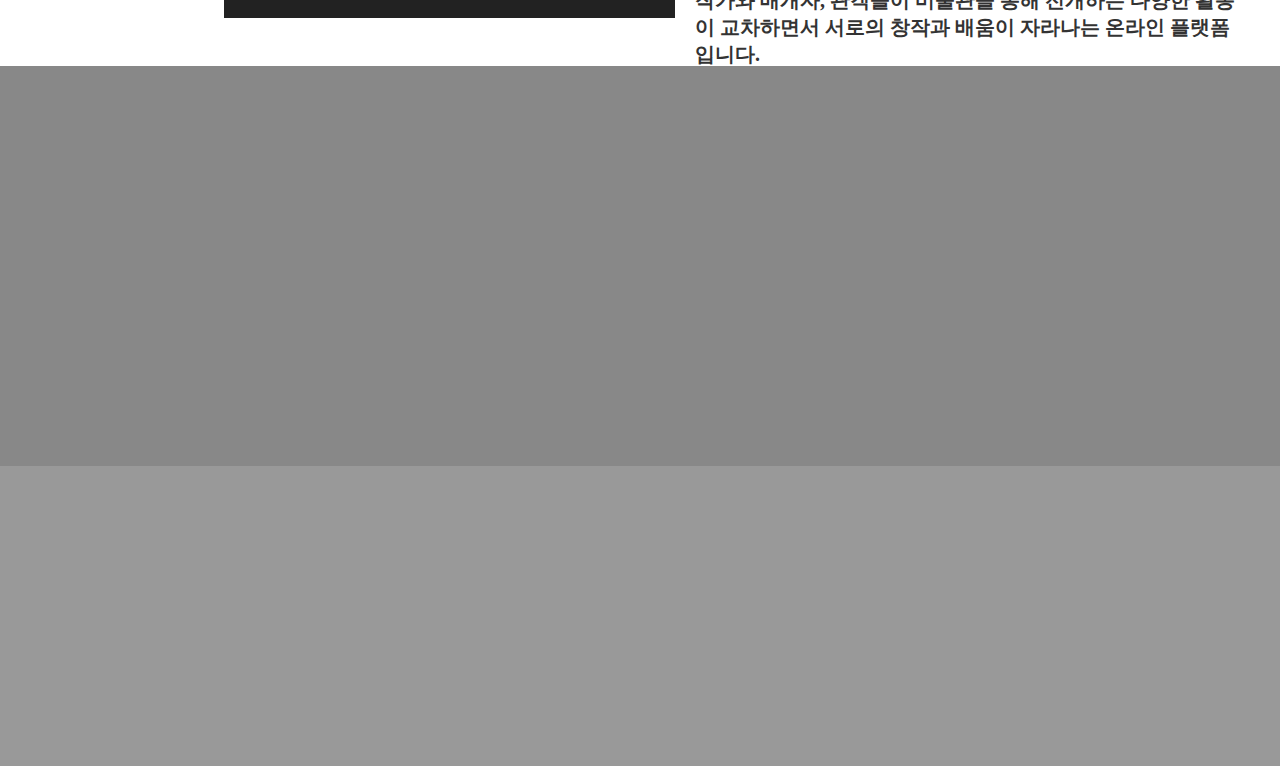
==== commit a61cfc9a: "Add swiper function" ====
--- a/code/index.html
+++ b/code/index.html
@@ -36,18 +36,19 @@
         <!-- //sidemenu -->
         
         <div id="container">
-            <section id="banner">
+           <div id="container01">
+               <section id="banner">
                <video src="https://sema.seoul.go.kr/error/pc_mi.mp4" autoplay loop muted></video>
             </section>
             <!-- //banner -->
 
             <section id="content01" class="clearfix">
-               <div class="container01">
+               <div class="content01_wrap">
                     <h2>전시와 프로그램</h2>
                     <div class="chart">
                       <div class="swiper-container">
                            <div class="chart_cont swiper-wrapper">
-                                <div class="swiper_cont">
+                                <div class="swiper-slide">
                                     <div class="poster"> 
                                         <figure>
                                             <a href="#">
@@ -67,8 +68,8 @@
                                         <h3><a href="#">영원한 나르시시스트, 천경자</a></h3>
                                         <span>2021-11-30 ~ 2022-02-27</span>
                                     </div>
-                            </div>
-                                <div class="swiper_cont">
+                                </div>
+                                <div class="swiper-slide">
                                     <div class="poster"> 
                                         <figure>
                                             <a href="#">
@@ -89,7 +90,7 @@
                                         <span>2021-11-30 ~ 2022-02-27</span>
                                     </div>
                                 </div>
-                                <div class="swiper_cont">
+                                <div class="swiper-slide">
                                     <div class="poster"> 
                                         <figure>
                                             <a href="#">
@@ -110,11 +111,11 @@
                                         <span>2021-11-30 ~ 2022-02-27</span>
                                     </div>
                                 </div>
-                                <div class="swiper_cont">
-                                    <div class="poster"> 
-                                        <figure>
-                                            <a href="#">
-                                                <img src="assets/images/slide04.jpg" alt="라운지프로젝트">
+                                <div class="swiper-slide">
+                                    <div class="poster"> 
+                                        <figure>
+                                            <a href="#">
+                                                <img src="assets/images/slide04.JPG" alt="라운지프로젝트">
                                             </a>
                                         </figure>  
                                     </div>
@@ -132,21 +133,57 @@
                                     </div>
                                     
                                 </div>
-                                <div class="swiper_cont">
-                                    <div class="poster"> 
-                                        <figure>
-                                            <a href="#">
-                                                <img src="assets/images/slide05.jpg" alt="먼길-이야기">
-                                            </a>
-                                        </figure>  
-                                    </div>
-                                    <div class="info">
-                                        <div class="info_cont">
-                                           <p>전시</p>
-                                           <p>서소문본관</p>
+                                <div class="swiper-slide">
+                                    <div class="poster"> 
+                                        <figure>
+                                            <a href="#">
+                                                <img src="assets/images/slide05.JPG" alt="먼길-이야기">
+                                            </a>
+                                        </figure>  
+                                    </div>
+                                    <div class="info">
+                                        <div class="info_cont">
+                                           <p>전시</p>
+                                           <p>서소문본관</p>
+                                        </div>
                                         <h3><a href="#">먼길-이야기</a></h3>
                                         <span>2021-11-30 ~ 2022-02-27</span>
-                                        </div>
+                                    </div>
+                                </div>
+                                <div class="swiper-slide">
+                                    <div class="poster"> 
+                                        <figure>
+                                            <a href="#">
+                                                <img src="assets/images/slide06.JPG" alt="빛">
+                                            </a>
+                                        </figure>  
+                                    </div>
+                                    <div class="info">
+                                        <div class="info_cont">
+                                           <p>전시</p>
+                                           <p>서소문본관</p>
+                                       </div>
+                                        <h3><a href="#">빛</a></h3>
+                                        <span>2021-11-30 ~ 2022-02-27</span>
+                                    </div>
+                                   
+                                </div>
+                                <div class="swiper-slide">
+                                    <div class="poster"> 
+                                        <figure>
+                                            <a href="#">
+                                                <img src="assets/images/slide07.jpg" alt="자연스러운 인간">
+                                            </a>
+                                        </figure>  
+                                    </div>
+                                    <div class="info">
+                                        <div class="info_cont">
+                                           <p>전시</p>
+                                           <p>서소문본관</p>
+                                       </div>
+                                        <h3><a href="#">자연스러운 인간</a></h3>
+                                        <span>2021-11-30 ~ 2022-02-27</span>
+                                        
                                     </div>
                                 </div>
                             </div>
@@ -155,7 +192,9 @@
                 </div>
             </section>
             <!-- //content1 -->
-
+           </div>
+            
+        <div id="container02">
             <section id="content02">
                 <h2>공지사항</h2>
                 <div class="notice">
@@ -190,7 +229,7 @@
                 </div>
             </section>
             <!-- //content3 -->
-            
+            </div>
         </div>
         <!-- //container -->
         
@@ -212,10 +251,37 @@
     <script src="assets/script/ie-checker.js"></script>
     <script src="assets/script/slick.min.js"></script> 
     <script src="assets/script/swiper.min.js"></script> 
+
+    <script src="assets/script/custom.js"></script>
 <!--
-    <script src="https://unpkg.com/swiper/js/swiper.js"></script>
-    <script src="https://unpkg.com/swiper/js/swiper.min.js"></script>
+    <script>
+    const swiper = new Swiper('.swiper-container', { 
+        //기본 셋팅 
+        //방향 셋팅 vertical 수직, horizontal 수평 설정이 없으면 수평 
+        direction: 'horizontal', //한번에 보여지는 페이지 숫자 
+        slidesPerView: 3, //페이지와 페이지 사이의 간격 
+        spaceBetween: 30, //드레그 기능 true 사용가능 false 사용불가 
+        debugger: true, //마우스 휠기능 true 사용가능 false 사용불가 
+        mousewheel: true, //반복 기능 true 사용가능 false 사용불가 
+        loop: true, //선택된 슬라이드를 중심으로 true 사용가능 false 사용불가 djqt 
+        centeredSlides: true, // 페이지 전환효과 slidesPerView효과와 같이 사용 불가 
+        // effect: 'fade', //자동 스크를링 
+        autoplay: { //시간 1000 이 1초 
+            delay: 2500, 
+            disableOnInteraction: false, 
+        }, 
+      //페이징 
+        pagination: { 
+            //페이지 기능 
+            el: '.swiper-pagination', //클릭 가능여부 
+            clickable: true, 
+        }, 
+      //방향표 
+        navigation: { //다음페이지 설정 
+        nextEl: '.swiper-button-next', //이전페이지 설정 
+        prevEl: '.swiper-button-prev', }, });
+
+    </script>
 -->
-    <script src="assets/script/custom.js"></script>
 </body>
 </html>--- a/code/assets/css/style.css
+++ b/code/assets/css/style.css
@@ -7,11 +7,14 @@
 /*layout*/
 #wrap {width: 100%; height: 100%;}
 #header {width: 100%; height: 50px; background: #888;}
-#aside {width: 15%; height: 1400px; background: #777; float: left;}
+#aside {width: 15%; height: 1427px; background: #777; float: left;}
+        /*height: 1445px;*/
+#container {width: 85%; height: auto; background: #666; float: left; overflow: hidden;}
+#container01 {padding: 2em 2em 0; background: #000;}
+#container02 {padding: 0 2em 2em; background: #fff;}
 
-#container {width: 85%; height: auto; background: #666; float: left; padding: 2em;}
-#banner {width: 100%; height: auto; background: #555; padding-bottom: 2em;}
-#content01 { height: auto; background: #444; padding: 2em 0;}
+#banner {width: 100%; height: auto; padding-bottom: 2em;}
+#content01 { height: auto; padding: 2em 0;}
 #content02 {width: 100%; height: auto; background: #fff; padding: 2em 0;}
 #content03 {width: 100%; height: auto; background: #fff; padding: 1em 0;}
 
@@ -22,7 +25,7 @@
 /*header*/
 
 /*aside*/
-#aside {padding: 10px 16px; background: #000;}
+#aside {padding: 2em 1em; background: #000;}
 .side_logo {display: flex; align-items: center; justify-content: center; padding: 20px;}
 .side_logo img {display: block; width: 100%;}
 
@@ -37,17 +40,17 @@
 #container h2 {padding: 10px 0; font-size: 32px; }
 #banner video {width: 100%;}
 
-
 /*content1*/
-.container01 {width: 2000px; position: relative;}
-.chart {overflow: hidden;}
-.chart > div > div > div {float: left; width: 300px;}
-.swiper_cont {margin-right: 2em;}
+.content01_wrap {}  /*position: relative;*/
+.chart {} /* width: 1600px;*/
+.chart > div { width: 100%;}
+.chart > div > div {}
+.chart > div > div > div {margin-right: 2em;}
 
 .poster {position: relative; margin-bottom: 10px;}
-.poster img {display: block;  width: 100%;}
+.poster img {display: block;} /* width: 100%;*/
+
 .info {margin-bottom: 1em;}
-
 .info_cont {display: inline-block;}
 .info_cont p {display: inline-block; width: 100px; padding: 5px 10px; text-align: center; font-weight: bold;}
 .info_cont p:first-child {width: 90px; background: #333; margin-right: 10px;}
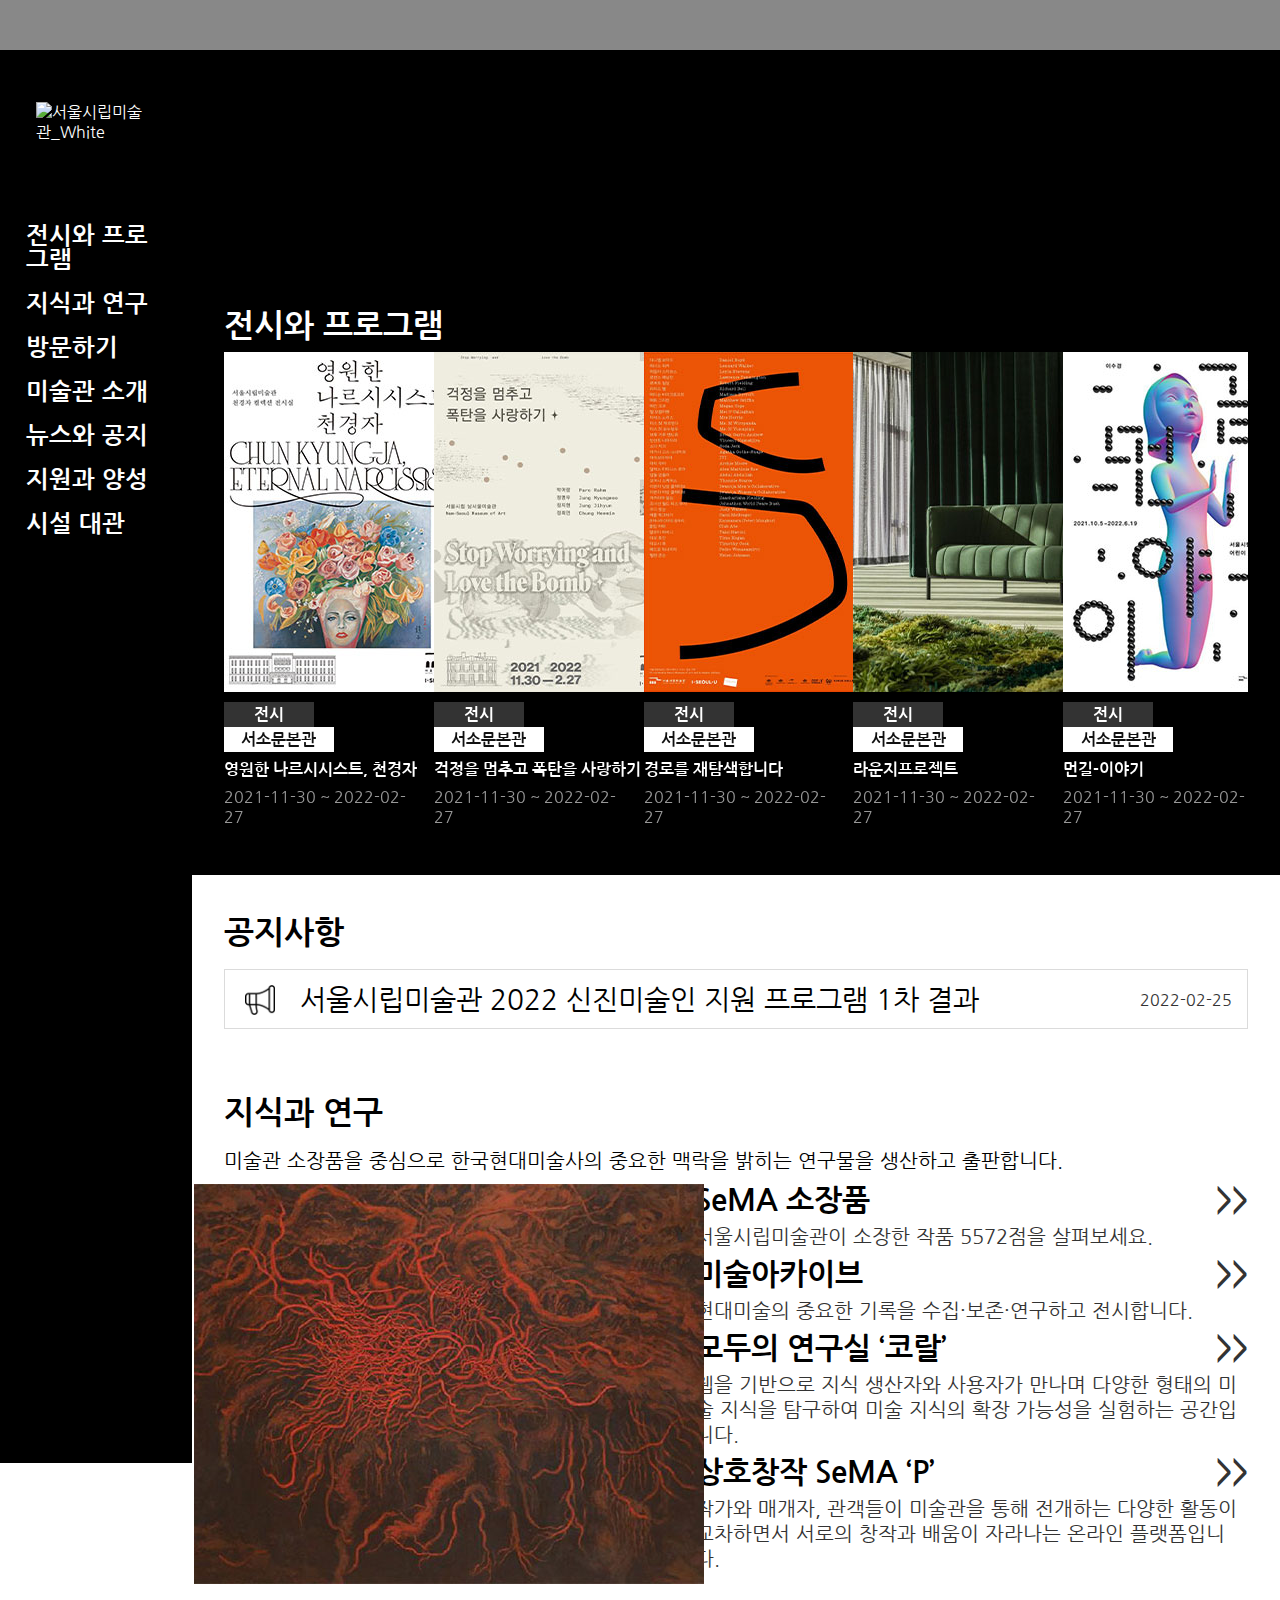
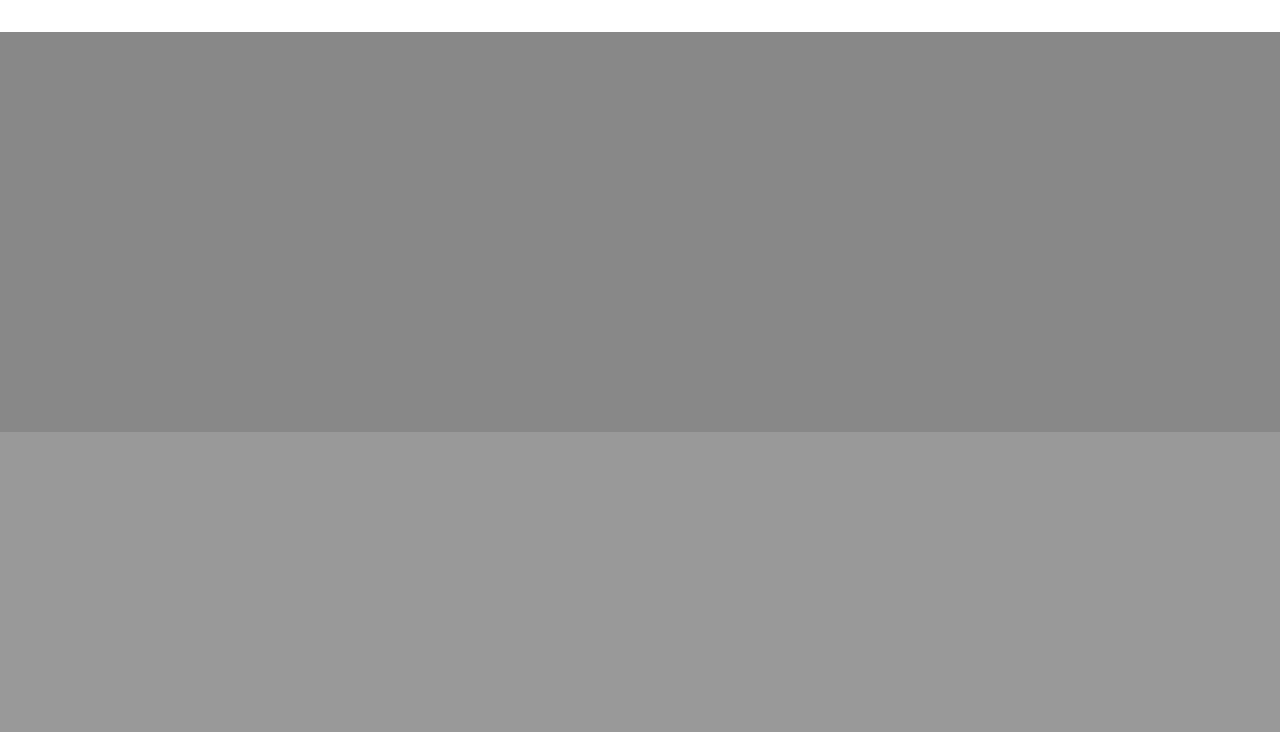
==== commit e792bf83: "Updated animate function" ====
--- a/code/index.html
+++ b/code/index.html
@@ -8,8 +8,8 @@
     <link rel="stylesheet" href="assets/css/style.css">
     <link rel="stylesheet" href="assets/css/swiper.css">
     
-    <!-- webFont -->
-    
+    <!-- Web Font -->
+    <link href="https://fonts.googleapis.com/css2?family=Nanum+Gothic&display=swap" rel="stylesheet">
 </head>
 <body>
         <header id="header">
@@ -60,10 +60,6 @@
                                         <div class="info_cont">
                                            <p>전시</p>
                                            <p>서소문본관</p>
-            <!--
-                                            <div class="which">전시</div>
-                                            <div class="where">서소문본관</div>
-            -->
                                         </div>
                                         <h3><a href="#">영원한 나르시시스트, 천경자</a></h3>
                                         <span>2021-11-30 ~ 2022-02-27</span>
@@ -197,11 +193,12 @@
         <div id="container02">
             <section id="content02">
                 <h2>공지사항</h2>
-                <div class="notice">
+                <div class="notice clearfix">
                    <span><img src="assets/images/megaphone.png" alt="공지사항"></span>
                     <ul>
                         <li><a href="#">서울시립미술관 2022 신진미술인 지원 프로그램 1차 결과</a><span>2022-02-25</span></li>
                         <li><a href="#">서울시립미술관 2022 신진미술인 지원 프로그램 2차 결과</a><span>2022-02-26</span></li>
+                        <li><a href="#">서울시립미술관 2022 신진미술인 지원 프로그램 3차 결과</a><span>2022-03-02</span></li>
                     </ul>
                 </div>
             </section>
@@ -213,6 +210,8 @@
                 <div class="knowledge_container">
                     <div class="knowledge_img">
                         <img src="assets/images/knowledge01.jpg" alt="지식과 연구 01">
+                        <img src="assets/images/knowledge02.jpg" alt="지식과 연구 02">
+                        <img src="assets/images/knowledge03.jpg" alt="지식과 연구 03">
                     </div>
                     <div class="knowledge_list">
                         <ul>
--- a/code/assets/css/style.css
+++ b/code/assets/css/style.css
@@ -3,11 +3,12 @@
 .clearfix::before, clearfix::after {display: block; content: ''; clear: both;}
 li {list-style: none;}
 a {text-decoration: none; color: #333;}
+body {font-family: 'Nanum Gothic'}
 
 /*layout*/
 #wrap {width: 100%; height: 100%;}
 #header {width: 100%; height: 50px; background: #888;}
-#aside {width: 15%; height: 1427px; background: #777; float: left;}
+#aside {width: 15%; height: 1413px; background: #777; float: left;}
         /*height: 1445px;*/
 #container {width: 85%; height: auto; background: #666; float: left; overflow: hidden;}
 #container01 {padding: 2em 2em 0; background: #000;}
@@ -33,7 +34,7 @@
         /*display: flex; justify-content: space-between;*/
 .sidemenu ul.mainmenu {}
 .sidemenu ul.mainmenu li {width: 100%;}
-.sidemenu ul.mainmenu li a {display: block; padding: 5px; width: 100%; color: #fff; font-size: 24px; font-weight: bold;}
+.sidemenu ul.mainmenu li a {display: block; padding: 10px; width: 100%; color: #fff; font-size: 24px; font-weight: bold;}
 .sidemenu ul.mainmenu li a:hover {background: rgba(255,255,255,0.3);}
 
 /*container*/
@@ -57,29 +58,33 @@
 .info_cont p:last-child {width: 110px; background: #fff; color: #111;}
 
 .info h3 {padding: 10px 0; width: 250px; font-size: 16px;}
-.info h3 a {color: #fff;}
+.info h3 a {color: #fff; display: block;}
 .info span {color: #999;}
 
 /*content2*/
 #content02 {}
 #content02 h2 {color: #000;}
 .notice {width: auto; height: 60px; margin: 10px 0; border: 1px solid #dbdbdb; padding: 5px; box-sizing: border-box; overflow: hidden;}
-.notice img {width: 50px; height: 50px; display: none;}
-.notice ul li { padding: 5px;}
-.notice ul li a {color: #000; font-size: 28px;}
-.notice ul li span {float: right; font-size: 16px; padding: 7px 0 0; color: #333;}
-
+.notice > span {width: 60px; height: 50px; float: left; display: flex; align-items: center; justify-content: center;}
+.notice > span > img {width: 30px; height: 30px; }
+.notice ul {margin-left: 50px; position: relative; }
+.notice ul li {height: 50px; padding-left: 20px;}
+.notice ul li a {color: #000; font-size: 28px; line-height: 50px;}
+.notice ul li span {float: right; font-size: 16px;  color: #333; margin-top: 15px; margin-right: 10px;}
+                                            /*display: flex; align-items: center; */
 /*content3*/
 #content03 h2 {color: #000;}
 #content03 h4 {padding: 10px 0; font-size: 20px; font-weight: 300; color: #000;}
 
 .knowledge_container {width: 100%; height: 400px;}
-.knowledge_img {width: 44%; height: 100%; background: #222; float: left; display: flex; align-content: center; justify-content: center; padding: 20px 10px;}
-.knowledge_img img {display: block; width: 100%;}
+.knowledge_img {width: 44%; height: 100%; background: #222; 
+    float: left; display: flex; align-content: center; justify-content: center; position: relative;
+}
+.knowledge_img img {display: block; position: absolute;}
 
-.knowledge_list {width: 54%; height: 100%; float: left; margin-left: 2%;}
+.knowledge_list {width: 54%; height: 100%; float: left; margin-left: 2%; display: flex; align-items: center;}
 .knowledge_list ul li {font-size: 30px; font-weight: 600; color: #000;}
 .knowledge_list ul li span {float: right;}
-.knowledge_list ul p {padding: 10px 0; font-size: 20px; font-weight: 600; color: #333;}
+.knowledge_list ul p {padding: 10px 0; font-size: 20px; font-weight: 300; color: #333;}
 
 /*footer*/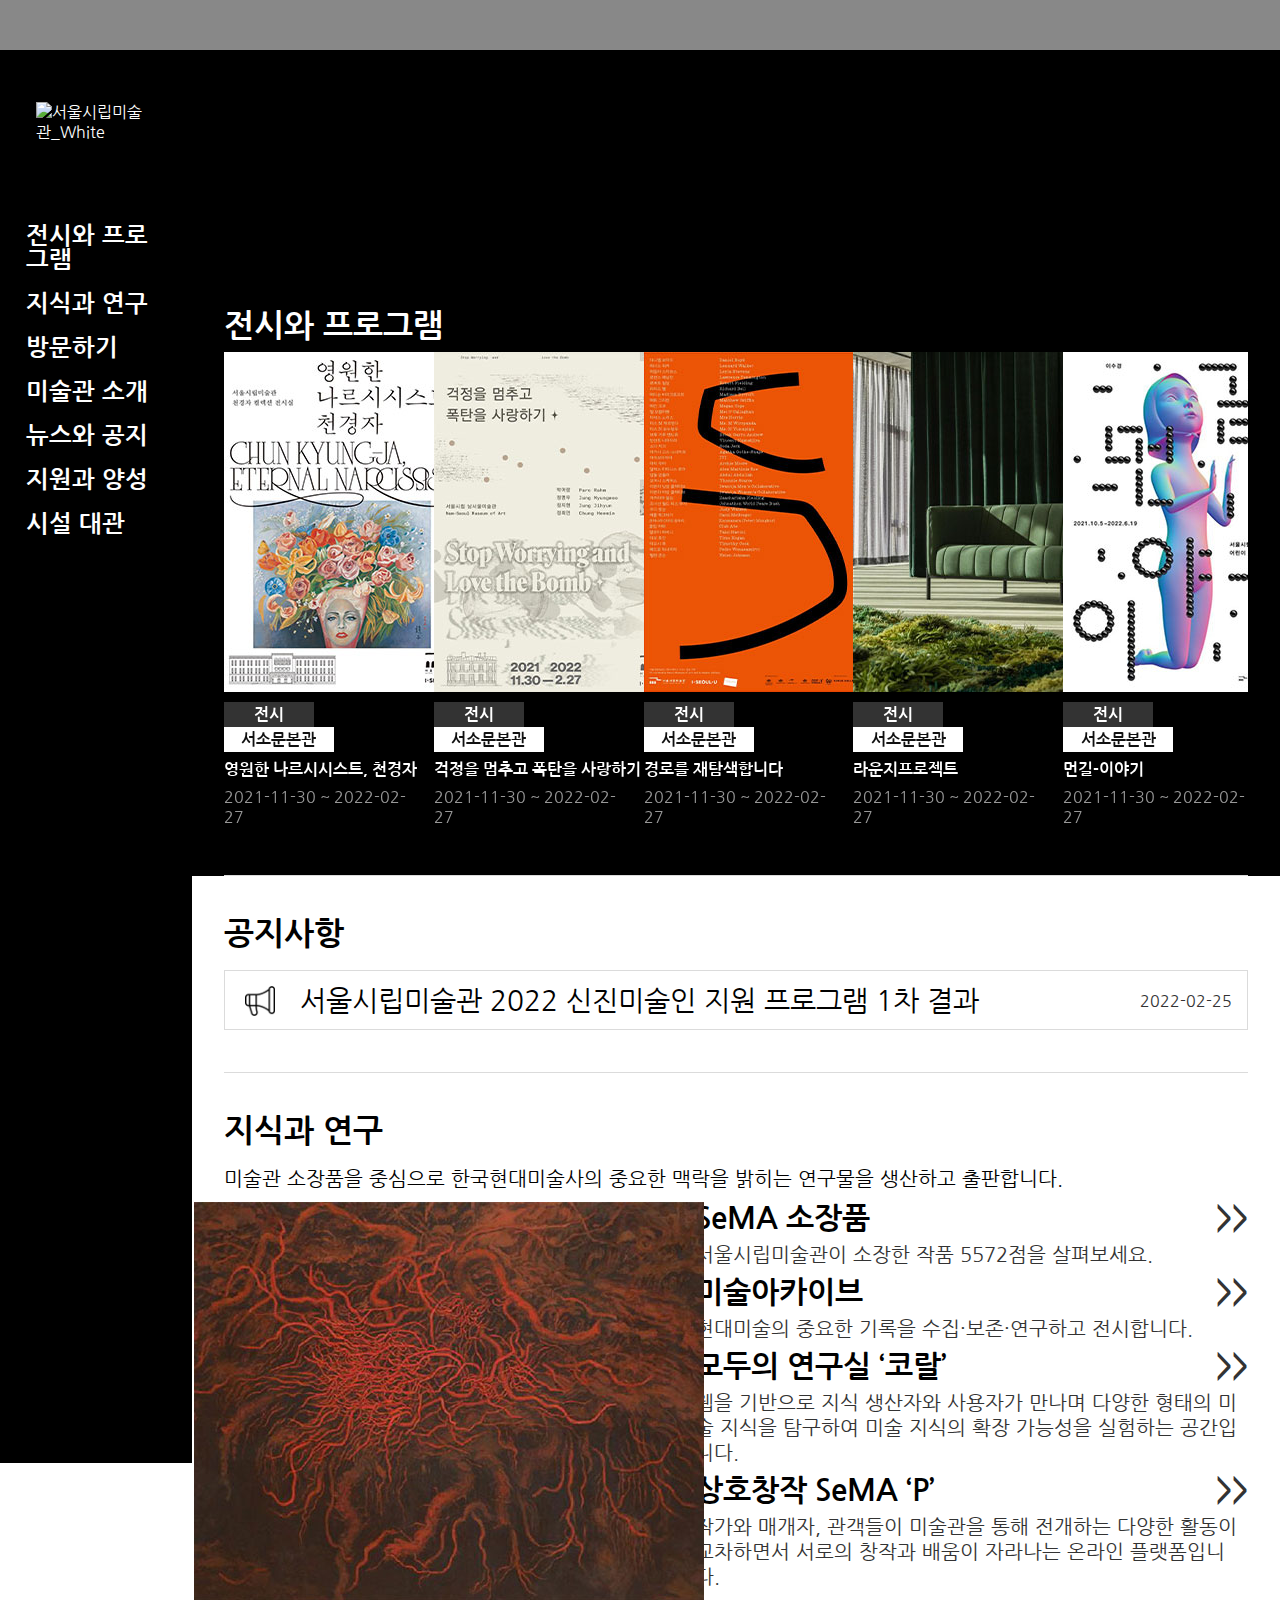
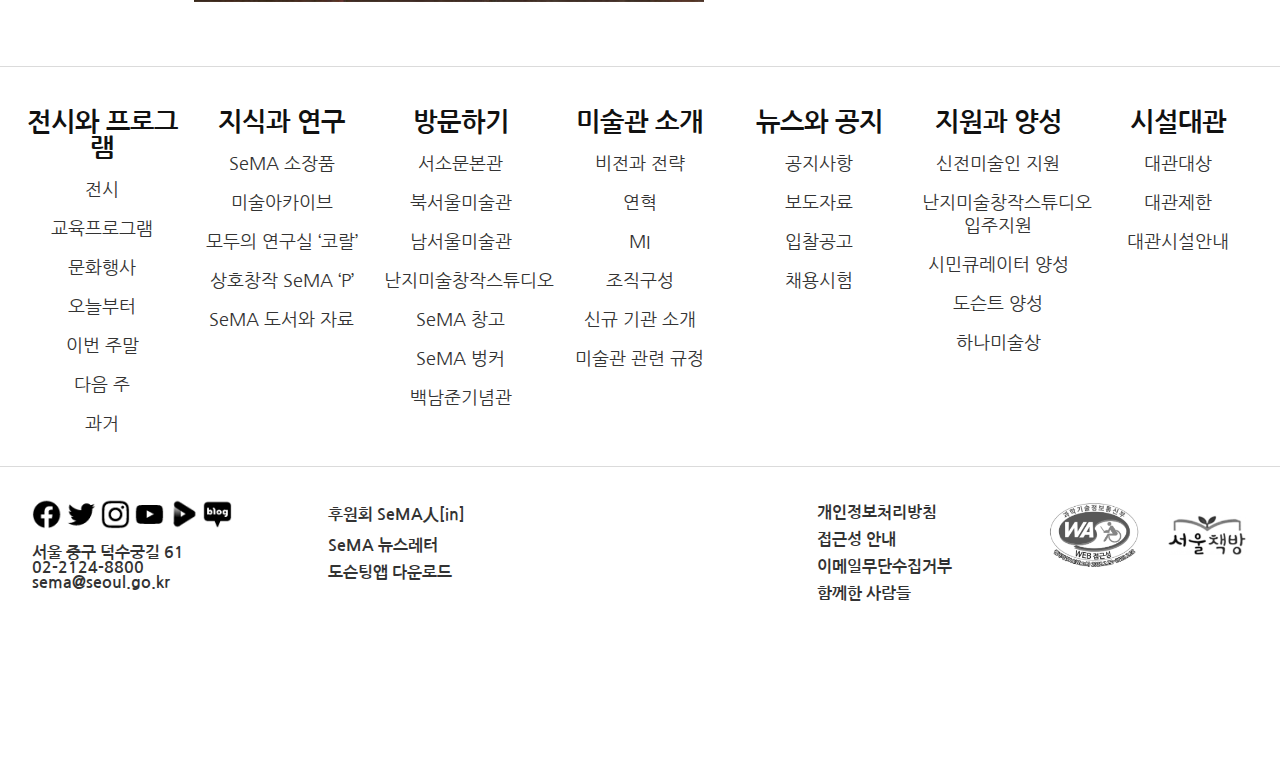
==== commit ae2f4ae4: "Updaed Footer" ====
--- a/code/index.html
+++ b/code/index.html
@@ -233,11 +233,131 @@
         <!-- //container -->
         
         <footer id="footer">
+            <!-- foot_menu -->
             <section id="foot_menu">
+                <ul class="foot_main_menu">
+                    <li><a href="#">전시와 프로그램</a>
+                        <ul class="foot_sub_menu">
+                            <li><a href="#">전시</a></li>
+                            <li><a href="#">교육프로그램</a></li>
+                            <li><a href="#">문화행사</a></li>
+                            <li><a href="#">오늘부터</a></li>
+                            <li><a href="#">이번 주말</a></li>
+                            <li><a href="#">다음 주</a></li>
+                            <li><a href="#">과거</a></li>
+                        </ul>
+                    </li>
+                    <li><a href="#">지식과 연구</a>
+                        <ul class="foot_sub_menu">
+                            <li><a href="#">SeMA 소장품</a></li>
+                            <li><a href="#">미술아카이브</a></li>
+                            <li><a href="#">모두의 연구실 ‘코랄’</a></li>
+                            <li><a href="#">상호창작 SeMA ‘P’</a></li>
+                            <li><a href="#">SeMA 도서와 자료</a></li>
+                        </ul>
+                    </li>
+                    <li><a href="#">방문하기</a>
+                        <ul class="foot_sub_menu">
+                            <li><a href="#">서소문본관</a></li>
+                            <li><a href="#">북서울미술관</a></li>
+                            <li><a href="#">남서울미술관</a></li>
+                            <li><a href="#">난지미술창작스튜디오</a></li>
+                            <li><a href="#">SeMA 창고</a></li>
+                            <li><a href="#">SeMA 벙커</a></li>
+                            <li><a href="#">백남준기념관</a></li>
+                        </ul>
+                    </li>
+                    <li><a href="#">미술관 소개</a>
+                        <ul class="foot_sub_menu">
+                            <li><a href="#">비전과 전략</a></li>
+                            <li><a href="#">연혁</a></li>
+                            <li><a href="#">MI</a></li>
+                            <li><a href="#">조직구성</a></li>
+                            <li><a href="#">신규 기관 소개</a></li>
+                            <li><a href="#">미술관 관련 규정</a></li>
+                        </ul>
+                    </li>
+                    <li><a href="#">뉴스와 공지</a>
+                        <ul class="foot_sub_menu">
+                            <li><a href="#">공지사항</a></li>
+                            <li><a href="#">보도자료</a></li>
+                            <li><a href="#">입찰공고</a></li>
+                            <li><a href="#">채용시험</a></li>
+                        </ul>
+                    </li>
+                    <li><a href="#">지원과 양성</a>
+                        <ul class="foot_sub_menu">
+                            <li><a href="#">신전미술인 지원</a></li>
+                            <li><a href="#">난지미술창작스튜디오 입주지원</a></li>
+                            <li><a href="#">시민큐레이터 양성</a></li>
+                            <li><a href="#">도슨트 양성</a></li>
+                            <li><a href="#">하나미술상</a></li>
+                        </ul>
+                    </li>
+                    <li><a href="#">시설대관</a>
+                        <ul class="foot_sub_menu">
+                            <li><a href="#">대관대상</a></li>
+                            <li><a href="#">대관제한</a></li>
+                            <li><a href="#">대관시설안내</a></li>
+                        </ul>
+                    </li>
+                </ul>
+            </section>
+            <!-- //foot_menu -->
+            <section id="foot_address" class="clearfix">
+                <div class="foot_left">
+                    <div class="foot_sns">
+                        <ul class="clearfix">
+                            <li><a href="#"><img src="assets/icon/sns01.png" alt="sns01"></a></li>
+                            <li><a href="#"><img src="assets/icon/sns02.png" alt="sns02"></a></li>
+                            <li><a href="#"><img src="assets/icon/sns03.png" alt="sns03"></a></li>
+                            <li><a href="#"><img src="assets/icon/sns04.png" alt="sns04"></a></li>
+                            <li><a href="#"><img src="assets/icon/sns05.png" alt="sns05"></a></li>
+                            <li><a href="#"><img src="assets/icon/sns06.png" alt="sns06"></a></li>
+                        </ul>
+                        <div class="foot_desc">
+                            <address>서울 중구 덕수궁길 61 <br> 02-2124-8800 <br> sema@seoul.go.kr</address>
+                        </div>
+
+                    </div>
+                    <div class="foot1">
+                        <ul>
+                            <li><a href="#">후원회 SeMA人[in]</a></li>
+                            <li><a href="#">SeMA 뉴스레터</a></li>
+                            <li><a href="#">도슨팅앱 다운로드</a></li>
+                        </ul>
+                    </div> 
+                </div>
                 
-            </section>
-            <section id="foot_address">
+            <div class="foot_right">
+                <div class="foot2">
+                    <ul>
+                        <li><a href="#">개인정보처리방침</a></li>
+                        <li><a href="#">접근성 안내</a></li>
+                        <li><a href="#">이메일무단수집거부</a></li>
+                        <li><a href="#">함께한 사람들</a></li>
+                    </ul>
+                </div>
+                <div class="foot_logo">
+                    <a href="#"><img src="assets/images/foot_logo.png" alt="하단 로고"></a>
+                </div>
+            </div>
                 
+<!--     
+    서울 중구 덕수궁길 61
+    02-2124-8800
+    sema@seoul.go.kr
+         
+          후원회 SeMA人[in]
+          SeMA 뉴스레터
+          도슨팅앱 다운로드
+          
+              개인정보처리방침
+              접근성 안내
+              이메일무단수집거부
+              함께한 사람들
+           
+-->
             </section>
         </footer>
         <!-- //container -->
@@ -252,35 +372,5 @@
     <script src="assets/script/swiper.min.js"></script> 
 
     <script src="assets/script/custom.js"></script>
-<!--
-    <script>
-    const swiper = new Swiper('.swiper-container', { 
-        //기본 셋팅 
-        //방향 셋팅 vertical 수직, horizontal 수평 설정이 없으면 수평 
-        direction: 'horizontal', //한번에 보여지는 페이지 숫자 
-        slidesPerView: 3, //페이지와 페이지 사이의 간격 
-        spaceBetween: 30, //드레그 기능 true 사용가능 false 사용불가 
-        debugger: true, //마우스 휠기능 true 사용가능 false 사용불가 
-        mousewheel: true, //반복 기능 true 사용가능 false 사용불가 
-        loop: true, //선택된 슬라이드를 중심으로 true 사용가능 false 사용불가 djqt 
-        centeredSlides: true, // 페이지 전환효과 slidesPerView효과와 같이 사용 불가 
-        // effect: 'fade', //자동 스크를링 
-        autoplay: { //시간 1000 이 1초 
-            delay: 2500, 
-            disableOnInteraction: false, 
-        }, 
-      //페이징 
-        pagination: { 
-            //페이지 기능 
-            el: '.swiper-pagination', //클릭 가능여부 
-            clickable: true, 
-        }, 
-      //방향표 
-        navigation: { //다음페이지 설정 
-        nextEl: '.swiper-button-next', //이전페이지 설정 
-        prevEl: '.swiper-button-prev', }, });
-
-    </script>
--->
 </body>
 </html>--- a/code/assets/css/style.css
+++ b/code/assets/css/style.css
@@ -15,13 +15,9 @@
 #container02 {padding: 0 2em 2em; background: #fff;}
 
 #banner {width: 100%; height: auto; padding-bottom: 2em;}
-#content01 { height: auto; padding: 2em 0;}
-#content02 {width: 100%; height: auto; background: #fff; padding: 2em 0;}
-#content03 {width: 100%; height: auto; background: #fff; padding: 1em 0;}
-
-#footer {width: 100%; height: auto; }
-#foot_menu {width: 100%; height: 400px; background: #888; float: left;}
-#foot_address {width: 100%; height: 300px; background: #999; float: left;}
+#content01 { height: auto; padding: 2em 0; border-bottom: 1px solid #dbdbdb; box-sizing: border-box;}
+#content02 {width: 100%; height: auto; background: #fff; padding: 2em 0; border-bottom: 1px solid #dbdbdb; box-sizing: border-box;}
+#content03 {width: 100%; height: auto; background: #fff; padding: 2em 0;}
 
 /*header*/
 
@@ -87,4 +83,42 @@
 .knowledge_list ul li span {float: right;}
 .knowledge_list ul p {padding: 10px 0; font-size: 20px; font-weight: 300; color: #333;}
 
-/*footer*/+
+/*footer*/
+#footer {width: 100%; height: auto; }
+#foot_menu {width: 100%; height: 400px; float: left; padding: 2em 0; border-top: 1px solid #dbdbdb; box-sizing: border-box;}
+#foot_address {width: 100%; height: 300px; float: left; padding: 2em 0 0; border-top: 1px solid #dbdbdb; box-sizing: border-box;}
+
+
+.foot_main_menu {}
+.foot_main_menu > li {float: left; width: 12%; margin: 0 1%;}
+.foot_main_menu > li:first-child {margin-left: 2%;}
+.foot_main_menu > li:last-child {margin-right: 2%;}
+.foot_main_menu > li a {display: block; color: #111; font-size: 26px; font-weight: bold; text-align: center; padding: 10px 0;}
+
+.foot_main_menu li ul.foot_sub_menu {}
+.foot_main_menu li ul.foot_sub_menu li {width: 100%;}
+.foot_main_menu li ul.foot_sub_menu li a {display: block; color: #333; font-size: 18px; font-weight: 400; text-align: center; padding: 8px 0; word-break: keep-all;}
+
+.foot_left {float: left;}
+.foot_right {float: right;}
+
+/*Foot Left*/
+.foot_sns {float: left; width: 200px;  height: auto; margin-left: 2em;}
+.foot_sns ul {width: 100%; height: 30px;}
+.foot_sns ul li {float: left; width: 15%; margin-right: 2%;}
+.foot_sns ul li:last-child {margin-right: 0;}
+.foot_sns ul li a {display: block;}
+.foot_sns ul li img {display: block; width: 100%;}
+.foot_sns .foot_desc address {width: 100%; font-style: normal; font-weight: 600; color: #333; margin-top: 1em;}
+
+.foot1 {float: left; width: 200px; height: auto;  margin-left: 6em;}
+.foot1 ul li {}
+.foot1 ul li a {display: block; font-weight: bold; padding: 6px 0;}
+
+/*Foot Right*/
+.foot2 {float: left; margin-right: 6em;}
+.foot2 ul li a {display: block; font-weight: bold; padding: 6px 0;}
+
+.foot_logo {float: left; width: 200px; margin-right: 2em;}
+.foot_logo img {display: block; width: 100%;}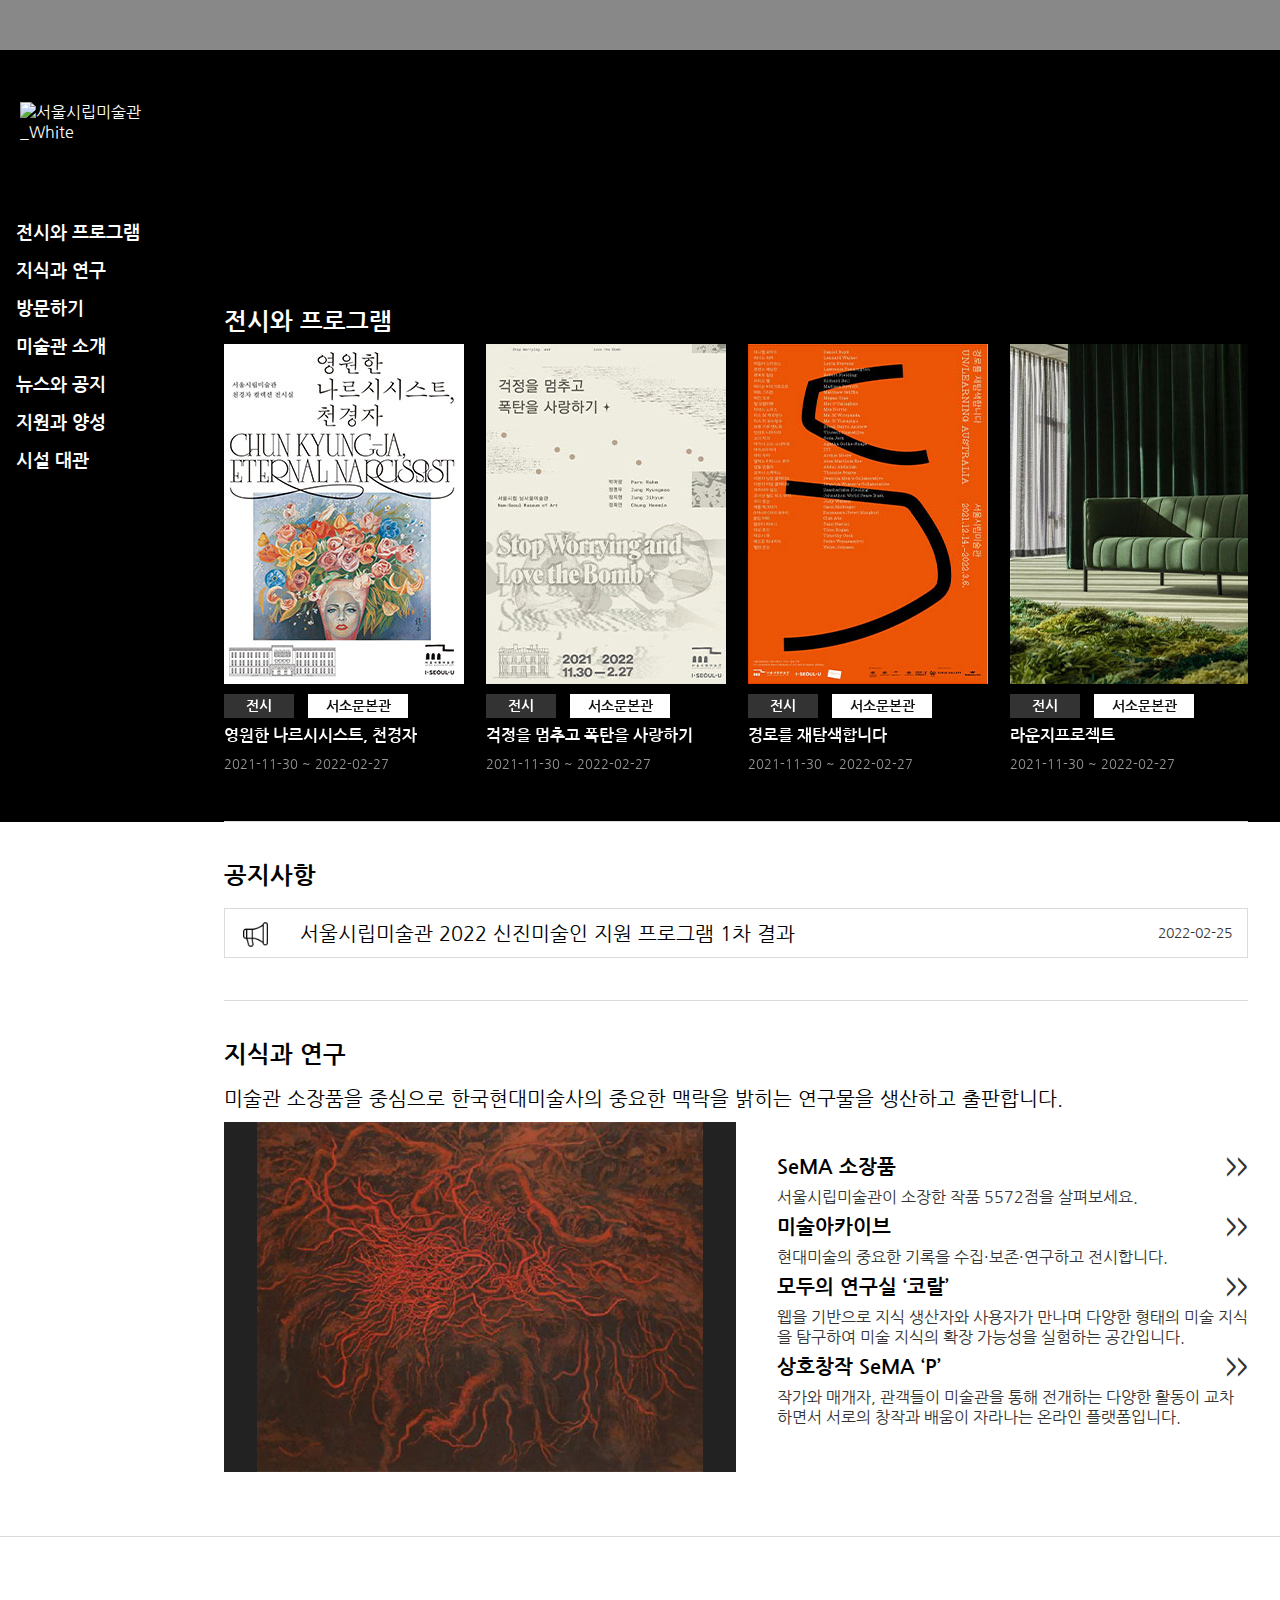
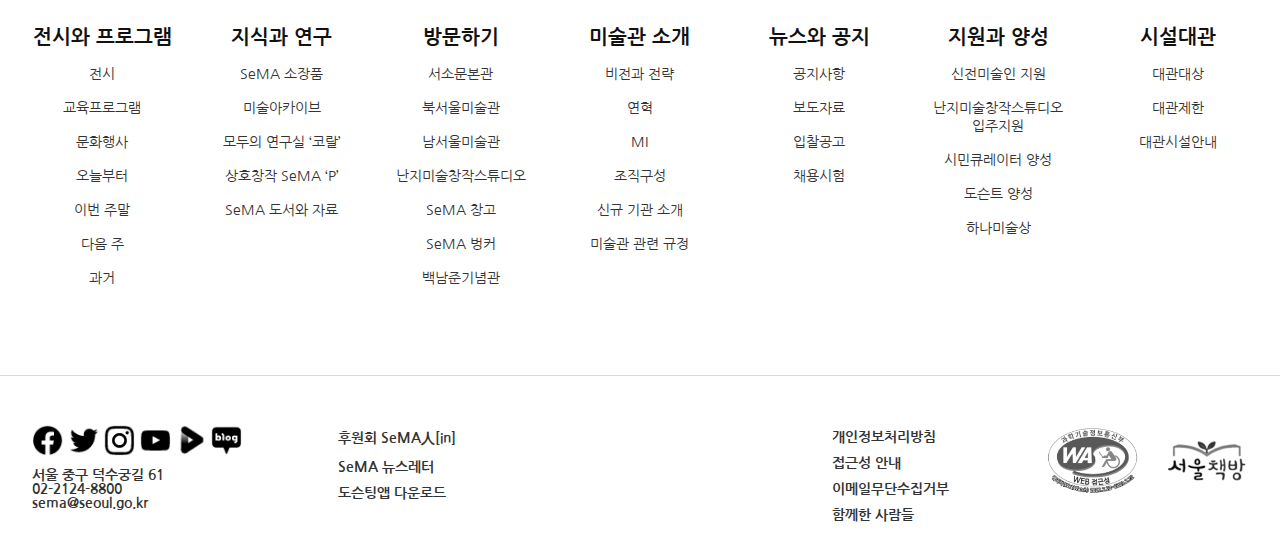
==== commit c8e3ee0b: "Updated responsive function" ====
--- a/code/index.html
+++ b/code/index.html
@@ -16,7 +16,9 @@
             
         </header>
         <!-- //header -->
-        
+<section id="upPage">
+    
+
         <aside id="aside">
             <div class="side_logo">
                <a href="#"><img src="https://sema.seoul.go.kr/resources/assets/svg/o_symbol_w_v.svg" alt="서울시립미술관_White"></a>
@@ -35,7 +37,7 @@
         </aside>
         <!-- //sidemenu -->
         
-        <div id="container">
+<!--        <div id="container">-->
            <div id="container01">
                <section id="banner">
                <video src="https://sema.seoul.go.kr/error/pc_mi.mp4" autoplay loop muted></video>
@@ -44,7 +46,7 @@
 
             <section id="content01" class="clearfix">
                <div class="content01_wrap">
-                    <h2>전시와 프로그램</h2>
+                    <h2 class="cont_title">전시와 프로그램</h2>
                     <div class="chart">
                       <div class="swiper-container">
                            <div class="chart_cont swiper-wrapper">
@@ -189,10 +191,11 @@
             </section>
             <!-- //content1 -->
            </div>
-            
+</section>
+<div id="container">     
         <div id="container02">
             <section id="content02">
-                <h2>공지사항</h2>
+                <h2 class="cont_title">공지사항</h2>
                 <div class="notice clearfix">
                    <span><img src="assets/images/megaphone.png" alt="공지사항"></span>
                     <ul>
@@ -205,7 +208,7 @@
             <!-- //content2 -->
 
             <section id="content03">
-                <h2>지식과 연구</h2>
+                <h2 class="cont_title">지식과 연구</h2>
                 <h4>미술관 소장품을 중심으로 한국현대미술사의 중요한 맥락을 밝히는 연구물을 생산하고 출판합니다.</h4>
                 <div class="knowledge_container">
                     <div class="knowledge_img">
--- a/code/assets/css/style.css
+++ b/code/assets/css/style.css
@@ -8,25 +8,26 @@
 /*layout*/
 #wrap {width: 100%; height: 100%;}
 #header {width: 100%; height: 50px; background: #888;}
-#aside {width: 15%; height: 1413px; background: #777; float: left;}
-        /*height: 1445px;*/
-#container {width: 85%; height: auto; background: #666; float: left; overflow: hidden;}
-#container01 {padding: 2em 2em 0; background: #000;}
+
+#upPage {width: 100%; height: auto; background: #000; float: left;}
+#aside {width: 15%; float: left;}
+#container {width: 85%; height: auto; float: right; overflow: hidden;}
+#container01 {padding: 2em 2em 0; background: #000; width: 85%;  float: left;}
 #container02 {padding: 0 2em 2em; background: #fff;}
 
-#banner {width: 100%; height: auto; padding-bottom: 2em;}
-#content01 { height: auto; padding: 2em 0; border-bottom: 1px solid #dbdbdb; box-sizing: border-box;}
+#banner {width: 100%; padding-bottom: 2em;}
+#content01 { padding: 2em 0; border-bottom: 1px solid #dbdbdb; box-sizing: border-box;} 
 #content02 {width: 100%; height: auto; background: #fff; padding: 2em 0; border-bottom: 1px solid #dbdbdb; box-sizing: border-box;}
 #content03 {width: 100%; height: auto; background: #fff; padding: 2em 0;}
 
 /*header*/
 
 /*aside*/
-#aside {padding: 2em 1em; background: #000;}
-.side_logo {display: flex; align-items: center; justify-content: center; padding: 20px;}
+#aside {background: #000;}
+.side_logo {display: flex; align-items: center; justify-content: center; padding: 20px; margin-top: 2em;}
 .side_logo img {display: block; width: 100%;}
 
-.sidemenu {margin-top: 2em; padding: 20px 0; } 
+.sidemenu {margin-top: 2em; margin-left: 1em; padding: 20px 0; } 
         /*display: flex; justify-content: space-between;*/
 .sidemenu ul.mainmenu {}
 .sidemenu ul.mainmenu li {width: 100%;}
@@ -39,6 +40,7 @@
 
 /*content1*/
 .content01_wrap {}  /*position: relative;*/
+.cont_title {padding: 10px 0;}
 .chart {} /* width: 1600px;*/
 .chart > div { width: 100%;}
 .chart > div > div {}
@@ -76,19 +78,17 @@
 .knowledge_img {width: 44%; height: 100%; background: #222; 
     float: left; display: flex; align-content: center; justify-content: center; position: relative;
 }
-.knowledge_img img {display: block; position: absolute;}
+.knowledge_img img {display: block; position: absolute; height: 100%;}
 
 .knowledge_list {width: 54%; height: 100%; float: left; margin-left: 2%; display: flex; align-items: center;}
 .knowledge_list ul li {font-size: 30px; font-weight: 600; color: #000;}
 .knowledge_list ul li span {float: right;}
 .knowledge_list ul p {padding: 10px 0; font-size: 20px; font-weight: 300; color: #333;}
 
-
 /*footer*/
 #footer {width: 100%; height: auto; }
-#foot_menu {width: 100%; height: 400px; float: left; padding: 2em 0; border-top: 1px solid #dbdbdb; box-sizing: border-box;}
-#foot_address {width: 100%; height: 300px; float: left; padding: 2em 0 0; border-top: 1px solid #dbdbdb; box-sizing: border-box;}
-
+#foot_menu {width: 100%; float: left; padding: 5em 0; border-top: 1px solid #dbdbdb; box-sizing: border-box;}
+#foot_address {width: 100%;  float: left; padding: 3em 0 2em; border-top: 1px solid #dbdbdb; box-sizing: border-box;}
 
 .foot_main_menu {}
 .foot_main_menu > li {float: left; width: 12%; margin: 0 1%;}
@@ -100,25 +100,96 @@
 .foot_main_menu li ul.foot_sub_menu li {width: 100%;}
 .foot_main_menu li ul.foot_sub_menu li a {display: block; color: #333; font-size: 18px; font-weight: 400; text-align: center; padding: 8px 0; word-break: keep-all;}
 
-.foot_left {float: left;}
-.foot_right {float: right;}
+.foot_left {float: left; width: 50%;}
+.foot_right {float: right; width: 35%;}
 
 /*Foot Left*/
-.foot_sns {float: left; width: 200px;  height: auto; margin-left: 2em;}
-.foot_sns ul {width: 100%; height: 30px;}
-.foot_sns ul li {float: left; width: 15%; margin-right: 2%;}
+.foot_sns {float: left; height: auto; margin-left: 2em;}
+.foot_sns ul {height: 30px;}
+.foot_sns ul li {float: left; width: 15%; height: 30px; margin-right: 2%;}
 .foot_sns ul li:last-child {margin-right: 0;}
 .foot_sns ul li a {display: block;}
 .foot_sns ul li img {display: block; width: 100%;}
-.foot_sns .foot_desc address {width: 100%; font-style: normal; font-weight: 600; color: #333; margin-top: 1em;}
+.foot_sns .foot_desc address {width: 100%; font-style: normal; font-weight: 600; color: #333; margin-top: 1em; display: block;}
 
-.foot1 {float: left; width: 200px; height: auto;  margin-left: 6em;}
+.foot1 {float: left; width: 40%; height: auto;  margin-left: 6em;}
 .foot1 ul li {}
 .foot1 ul li a {display: block; font-weight: bold; padding: 6px 0;}
 
 /*Foot Right*/
-.foot2 {float: left; margin-right: 6em;}
+.foot2 {float: left; width: 30%; }
+/*margin-right: 6em;*/
 .foot2 ul li a {display: block; font-weight: bold; padding: 6px 0;}
 
-.foot_logo {float: left; width: 200px; margin-right: 2em;}
-.foot_logo img {display: block; width: 100%;}+.foot_logo {float: right; width: 50%; margin-right: 2em;}
+.foot_logo img {display: block; width: 100%;}
+
+/*media*/
+@media (max-width: 1540px){
+    .sidemenu ul.mainmenu li a {font-size: 22px;}
+    .foot_main_menu > li a {font-size: 22px;}
+    .foot_main_menu li ul.foot_sub_menu li a {font-size: 16px;}
+}
+@media (max-width: 1370px){
+    .sidemenu ul.mainmenu li a {font-size: 20px;}
+    #container h2.cont_title {font-size: 24px;}
+    .notice {height: 50px;}
+    .notice > span {width: 50px; height: 40px;}
+    .notice > span > img {width: 25px; height: 25px; }
+    .notice ul li a  {font-size: 20px; line-height: 40px;}
+    .notice ul li span {font-size: 14px; margin-top: 10px;}
+    
+    .knowledge_container {}
+    .knowledge_img {width: 50%;}
+    .knowledge_list {width: 46%; margin-left: 4%;}
+    .knowledge_list ul li {font-size: 26px;}
+    .knowledge_list ul p  {font-size: 18px;}
+}
+
+@media (max-width: 1310px){
+
+    .sidemenu {}
+    .sidemenu ul.mainmenu li a {font-size: 18px; padding: 10px 0;}
+    .info_cont {}
+    .info_cont p {width: 80px; font-size: 14px;}
+    .info_cont p:first-child {width: 70px; }
+    .info_cont p:last-child {width: 100px;}
+    .info h3 {font-size: 16px;}
+    .info span {font-size: 13px;}
+    
+    .knowledge_container{height: 350px;}
+    .knowledge_list ul li {font-size: 20px;}
+    .knowledge_list ul p  {font-size: 16px;}
+        
+    .foot_main_menu > li a {font-size: 20px;}
+    .foot_main_menu li ul.foot_sub_menu li a {font-size: 14px;}
+    .foot_logo {width: 45%;}
+    .foot1 ul li a {font-size: 14px;}
+    .foot2 ul li a {font-size: 14px;}
+    address {font-size: 14px;}
+}
+
+@media (max-width: 1160px){
+    #content03 h4 {font-size: 18px;}
+    .knowledge_container {height: 330px;}
+    .knowledge_list ul li {font-size: 20px;}
+    .knowledge_list ul p  {font-size: 15px;}
+    
+    .foot_main_menu > li a {font-size: 18px;}
+    
+    .foot_sns ul, .foot_sns ul li {height: 20px;}
+    .foot1 {margin-left: 3em;}
+    .foot_sns ul li {width: 10%;}
+    .foot1 ul li a {font-size: 12px;}
+    .foot2 ul li a {font-size: 12px;}
+    .foot_logo {width: 40%;}
+    address {font-size: 12px;}
+}
+@media (max-width: 1054px){
+    .knowledge_img img {width: 100%; height: auto;}
+    .sidemenu ul.mainmenu li a {font-size: 16px;}
+    .foot_main_menu > li a {font-size: 16px;}
+}
+@media (max-width: 946px){
+    .sidemenu ul.mainmenu li a {font-size: 14px;}
+}
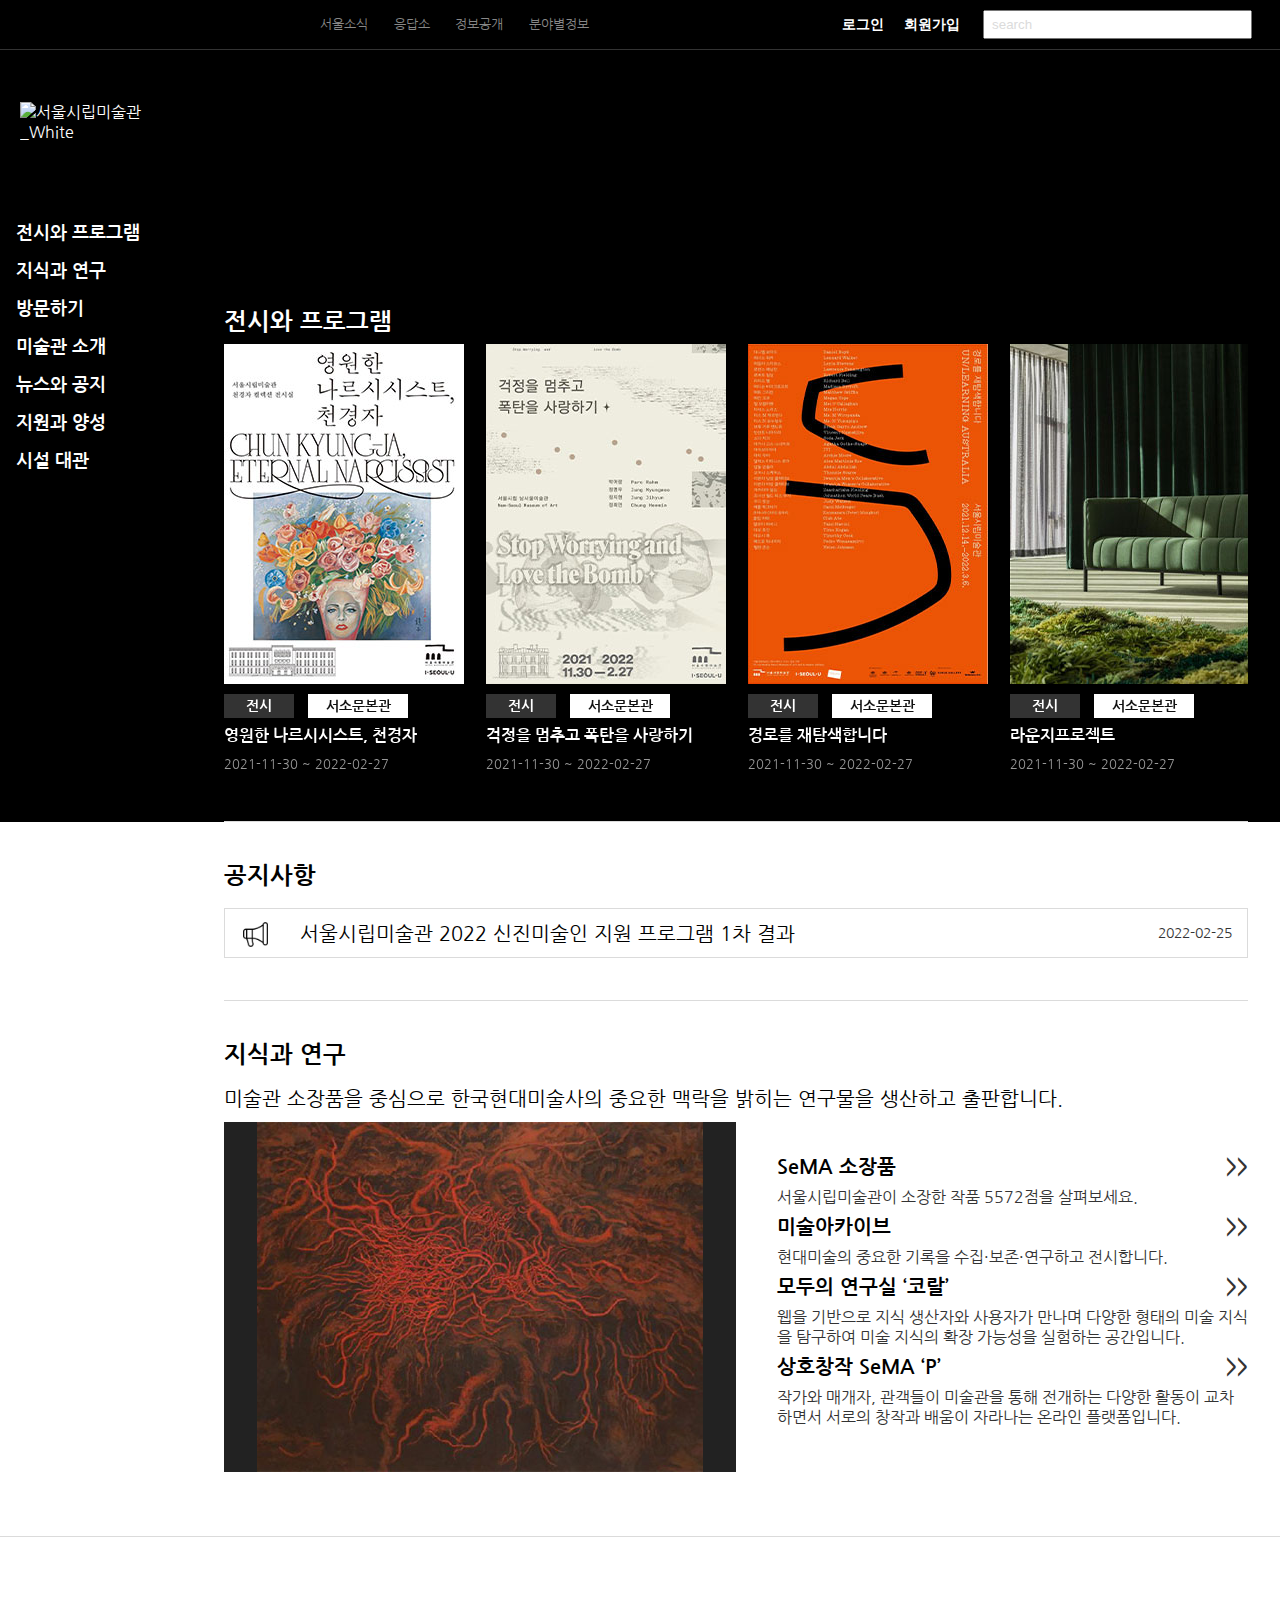
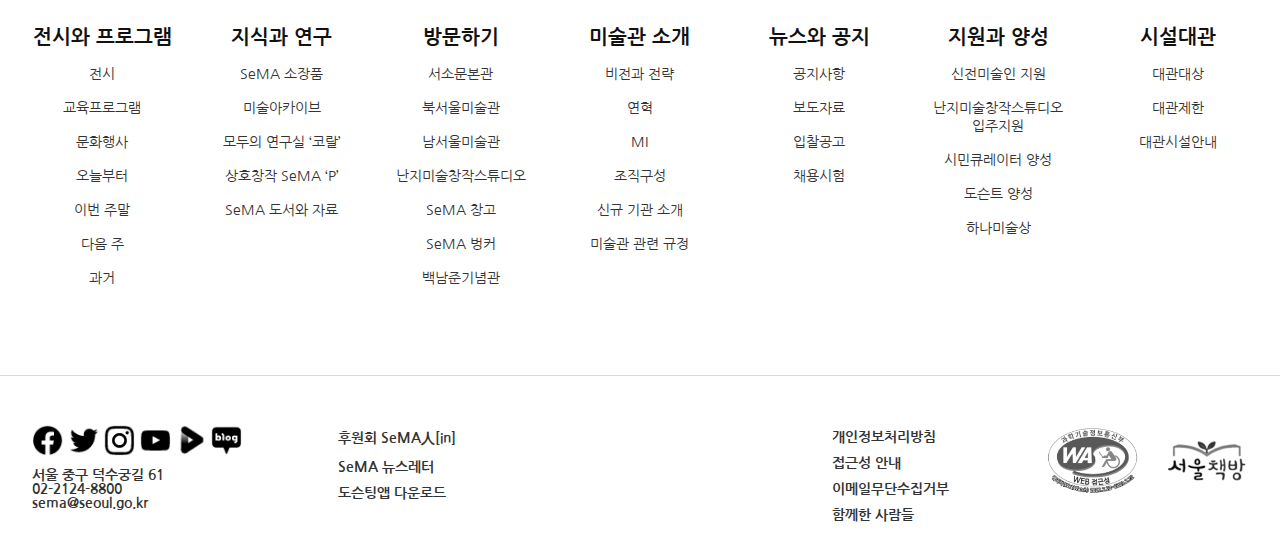
==== commit 695d578f: "update header" ====
--- a/code/index.html
+++ b/code/index.html
@@ -12,185 +12,200 @@
     <link href="https://fonts.googleapis.com/css2?family=Nanum+Gothic&display=swap" rel="stylesheet">
 </head>
 <body>
-        <header id="header">
-            
-        </header>
-        <!-- //header -->
+<header id="header" class="clearfix">
+   <div class="left_header">
+       <div class="left_left_head">
+           <a href="#" class="seoul">서울특별시</a>
+       </div>
+       <div class="left_right_head">
+           <ul class="clearfix">
+               <li><a href="#">서울소식</a></li>
+               <li><a href="#">응답소</a></li>
+               <li><a href="#">정보공개</a></li>
+               <li><a href="#">분야별정보</a></li>
+           </ul>
+       </div>
+   </div>
+    <div class="right_header">
+        <button class="login">로그인</button>
+        <button class="register">회원가입</button>
+        <input type="text" value="search" class="seaechbar">
+    </div>
+</header>
+<!-- //header -->
 <section id="upPage">
-    
-
-        <aside id="aside">
-            <div class="side_logo">
-               <a href="#"><img src="https://sema.seoul.go.kr/resources/assets/svg/o_symbol_w_v.svg" alt="서울시립미술관_White"></a>
-            </div>
-            <div class="sidemenu">
-                <ul class="mainmenu">
-                    <li><a href="#">전시와 프로그램</a></li>
-                    <li><a href="#">지식과 연구</a></li>
-                    <li><a href="#">방문하기</a></li>
-                    <li><a href="#">미술관 소개</a></li>
-                    <li><a href="#">뉴스와 공지</a></li>
-                    <li><a href="#">지원과 양성</a></li>
-                    <li><a href="#">시설 대관</a></li>
-                </ul>
-            </div>
-        </aside>
-        <!-- //sidemenu -->
-        
+    <aside id="aside">
+        <div class="side_logo">
+           <a href="#"><img src="https://sema.seoul.go.kr/resources/assets/svg/o_symbol_w_v.svg" alt="서울시립미술관_White"></a>
+        </div>
+        <div class="sidemenu">
+            <ul class="mainmenu">
+                <li><a href="#">전시와 프로그램</a></li>
+                <li><a href="#">지식과 연구</a></li>
+                <li><a href="#">방문하기</a></li>
+                <li><a href="#">미술관 소개</a></li>
+                <li><a href="#">뉴스와 공지</a></li>
+                <li><a href="#">지원과 양성</a></li>
+                <li><a href="#">시설 대관</a></li>
+            </ul>
+        </div>
+    </aside>
+    <!-- //sidemenu -->
+
 <!--        <div id="container">-->
-           <div id="container01">
-               <section id="banner">
-               <video src="https://sema.seoul.go.kr/error/pc_mi.mp4" autoplay loop muted></video>
-            </section>
-            <!-- //banner -->
-
-            <section id="content01" class="clearfix">
-               <div class="content01_wrap">
-                    <h2 class="cont_title">전시와 프로그램</h2>
-                    <div class="chart">
-                      <div class="swiper-container">
-                           <div class="chart_cont swiper-wrapper">
-                                <div class="swiper-slide">
-                                    <div class="poster"> 
-                                        <figure>
-                                            <a href="#">
-                                                <img src="assets/images/slide01.jpg" alt="영원한 나르시시스트, 천경자">
-                                            </a>
-                                        </figure>  
-                                    </div>
-                                    <div class="info">
-                                        <div class="info_cont">
-                                           <p>전시</p>
-                                           <p>서소문본관</p>
-                                        </div>
-                                        <h3><a href="#">영원한 나르시시스트, 천경자</a></h3>
-                                        <span>2021-11-30 ~ 2022-02-27</span>
-                                    </div>
-                                </div>
-                                <div class="swiper-slide">
-                                    <div class="poster"> 
-                                        <figure>
-                                            <a href="#">
-                                                <img src="assets/images/slide02.jpg" alt="걱정을 멈추고 폭탄을 사랑하기">
-                                            </a>
-                                        </figure>  
-                                    </div>
-                                    <div class="info">
-                                        <div class="info_cont">
-                                           <p>전시</p>
-                                           <p>서소문본관</p>
-            <!--
-                                            <div class="which">전시</div>
-                                            <div class="where">서소문본관</div>
-            -->
-                                        </div>
-                                        <h3><a href="#">걱정을 멈추고 폭탄을 사랑하기</a></h3>
-                                        <span>2021-11-30 ~ 2022-02-27</span>
-                                    </div>
-                                </div>
-                                <div class="swiper-slide">
-                                    <div class="poster"> 
-                                        <figure>
-                                            <a href="#">
-                                                <img src="assets/images/slide03.jpg" alt="경로를 재탐색합니다">
-                                            </a>
-                                        </figure>  
-                                    </div>
-                                    <div class="info">
-                                        <div class="info_cont">
-                                           <p>전시</p>
-                                           <p>서소문본관</p>
-            <!--
-                                            <div class="which">전시</div>
-                                            <div class="where">서소문본관</div>
-            -->
-                                        </div>
-                                        <h3><a href="#">경로를 재탐색합니다</a></h3>
-                                        <span>2021-11-30 ~ 2022-02-27</span>
-                                    </div>
-                                </div>
-                                <div class="swiper-slide">
-                                    <div class="poster"> 
-                                        <figure>
-                                            <a href="#">
-                                                <img src="assets/images/slide04.JPG" alt="라운지프로젝트">
-                                            </a>
-                                        </figure>  
-                                    </div>
-                                    <div class="info">
-                                        <div class="info_cont">
-                                           <p>전시</p>
-                                           <p>서소문본관</p>
-            <!--
-                                            <div class="which">전시</div>
-                                            <div class="where">서소문본관</div>
-            -->
-                                        </div>
-                                        <h3><a href="#">라운지프로젝트</a></h3>
-                                        <span>2021-11-30 ~ 2022-02-27</span>
-                                    </div>
-                                    
-                                </div>
-                                <div class="swiper-slide">
-                                    <div class="poster"> 
-                                        <figure>
-                                            <a href="#">
-                                                <img src="assets/images/slide05.JPG" alt="먼길-이야기">
-                                            </a>
-                                        </figure>  
-                                    </div>
-                                    <div class="info">
-                                        <div class="info_cont">
-                                           <p>전시</p>
-                                           <p>서소문본관</p>
-                                        </div>
-                                        <h3><a href="#">먼길-이야기</a></h3>
-                                        <span>2021-11-30 ~ 2022-02-27</span>
-                                    </div>
-                                </div>
-                                <div class="swiper-slide">
-                                    <div class="poster"> 
-                                        <figure>
-                                            <a href="#">
-                                                <img src="assets/images/slide06.JPG" alt="빛">
-                                            </a>
-                                        </figure>  
-                                    </div>
-                                    <div class="info">
-                                        <div class="info_cont">
-                                           <p>전시</p>
-                                           <p>서소문본관</p>
-                                       </div>
-                                        <h3><a href="#">빛</a></h3>
-                                        <span>2021-11-30 ~ 2022-02-27</span>
-                                    </div>
-                                   
-                                </div>
-                                <div class="swiper-slide">
-                                    <div class="poster"> 
-                                        <figure>
-                                            <a href="#">
-                                                <img src="assets/images/slide07.jpg" alt="자연스러운 인간">
-                                            </a>
-                                        </figure>  
-                                    </div>
-                                    <div class="info">
-                                        <div class="info_cont">
-                                           <p>전시</p>
-                                           <p>서소문본관</p>
-                                       </div>
-                                        <h3><a href="#">자연스러운 인간</a></h3>
-                                        <span>2021-11-30 ~ 2022-02-27</span>
-                                        
-                                    </div>
+       <div id="container01">
+           <section id="banner">
+           <video src="https://sema.seoul.go.kr/error/pc_mi.mp4" autoplay loop muted></video>
+        </section>
+        <!-- //banner -->
+
+        <section id="content01" class="clearfix">
+           <div class="content01_wrap">
+                <h2 class="cont_title">전시와 프로그램</h2>
+                <div class="chart">
+                  <div class="swiper-container">
+                       <div class="chart_cont swiper-wrapper">
+                            <div class="swiper-slide">
+                                <div class="poster"> 
+                                    <figure>
+                                        <a href="#">
+                                            <img src="assets/images/slide01.jpg" alt="영원한 나르시시스트, 천경자">
+                                        </a>
+                                    </figure>  
+                                </div>
+                                <div class="info">
+                                    <div class="info_cont">
+                                       <p>전시</p>
+                                       <p>서소문본관</p>
+                                    </div>
+                                    <h3><a href="#">영원한 나르시시스트, 천경자</a></h3>
+                                    <span>2021-11-30 ~ 2022-02-27</span>
+                                </div>
+                            </div>
+                            <div class="swiper-slide">
+                                <div class="poster"> 
+                                    <figure>
+                                        <a href="#">
+                                            <img src="assets/images/slide02.jpg" alt="걱정을 멈추고 폭탄을 사랑하기">
+                                        </a>
+                                    </figure>  
+                                </div>
+                                <div class="info">
+                                    <div class="info_cont">
+                                       <p>전시</p>
+                                       <p>서소문본관</p>
+        <!--
+                                        <div class="which">전시</div>
+                                        <div class="where">서소문본관</div>
+        -->
+                                    </div>
+                                    <h3><a href="#">걱정을 멈추고 폭탄을 사랑하기</a></h3>
+                                    <span>2021-11-30 ~ 2022-02-27</span>
+                                </div>
+                            </div>
+                            <div class="swiper-slide">
+                                <div class="poster"> 
+                                    <figure>
+                                        <a href="#">
+                                            <img src="assets/images/slide03.jpg" alt="경로를 재탐색합니다">
+                                        </a>
+                                    </figure>  
+                                </div>
+                                <div class="info">
+                                    <div class="info_cont">
+                                       <p>전시</p>
+                                       <p>서소문본관</p>
+        <!--
+                                        <div class="which">전시</div>
+                                        <div class="where">서소문본관</div>
+        -->
+                                    </div>
+                                    <h3><a href="#">경로를 재탐색합니다</a></h3>
+                                    <span>2021-11-30 ~ 2022-02-27</span>
+                                </div>
+                            </div>
+                            <div class="swiper-slide">
+                                <div class="poster"> 
+                                    <figure>
+                                        <a href="#">
+                                            <img src="assets/images/slide04.JPG" alt="라운지프로젝트">
+                                        </a>
+                                    </figure>  
+                                </div>
+                                <div class="info">
+                                    <div class="info_cont">
+                                       <p>전시</p>
+                                       <p>서소문본관</p>
+        <!--
+                                        <div class="which">전시</div>
+                                        <div class="where">서소문본관</div>
+        -->
+                                    </div>
+                                    <h3><a href="#">라운지프로젝트</a></h3>
+                                    <span>2021-11-30 ~ 2022-02-27</span>
+                                </div>
+
+                            </div>
+                            <div class="swiper-slide">
+                                <div class="poster"> 
+                                    <figure>
+                                        <a href="#">
+                                            <img src="assets/images/slide05.JPG" alt="먼길-이야기">
+                                        </a>
+                                    </figure>  
+                                </div>
+                                <div class="info">
+                                    <div class="info_cont">
+                                       <p>전시</p>
+                                       <p>서소문본관</p>
+                                    </div>
+                                    <h3><a href="#">먼길-이야기</a></h3>
+                                    <span>2021-11-30 ~ 2022-02-27</span>
+                                </div>
+                            </div>
+                            <div class="swiper-slide">
+                                <div class="poster"> 
+                                    <figure>
+                                        <a href="#">
+                                            <img src="assets/images/slide06.JPG" alt="빛">
+                                        </a>
+                                    </figure>  
+                                </div>
+                                <div class="info">
+                                    <div class="info_cont">
+                                       <p>전시</p>
+                                       <p>서소문본관</p>
+                                   </div>
+                                    <h3><a href="#">빛</a></h3>
+                                    <span>2021-11-30 ~ 2022-02-27</span>
+                                </div>
+
+                            </div>
+                            <div class="swiper-slide">
+                                <div class="poster"> 
+                                    <figure>
+                                        <a href="#">
+                                            <img src="assets/images/slide07.jpg" alt="자연스러운 인간">
+                                        </a>
+                                    </figure>  
+                                </div>
+                                <div class="info">
+                                    <div class="info_cont">
+                                       <p>전시</p>
+                                       <p>서소문본관</p>
+                                   </div>
+                                    <h3><a href="#">자연스러운 인간</a></h3>
+                                    <span>2021-11-30 ~ 2022-02-27</span>
+
                                 </div>
                             </div>
                         </div>
                     </div>
                 </div>
-            </section>
-            <!-- //content1 -->
-           </div>
+            </div>
+        </section>
+        <!-- //content1 -->
+       </div>
 </section>
 <div id="container">     
         <div id="container02">
--- a/code/assets/css/style.css
+++ b/code/assets/css/style.css
@@ -3,11 +3,13 @@
 .clearfix::before, clearfix::after {display: block; content: ''; clear: both;}
 li {list-style: none;}
 a {text-decoration: none; color: #333;}
+button {color: #333; background: none; border: none;}
 body {font-family: 'Nanum Gothic'}
+
 
 /*layout*/
 #wrap {width: 100%; height: 100%;}
-#header {width: 100%; height: 50px; background: #888;}
+#header {width: 100%; height: 50px; background: #000; border-bottom: 0.5px solid #333;}
 
 #upPage {width: 100%; height: auto; background: #000; float: left;}
 #aside {width: 15%; float: left;}
@@ -21,6 +23,44 @@
 #content03 {width: 100%; height: auto; background: #fff; padding: 2em 0;}
 
 /*header*/
+.left_header {width: 60%; height: 100%; float: left;}
+.left_header > div {
+    display: flex;
+    align-items: center;
+}
+
+.left_left_head {
+    width: 20%; height: 100%;
+    float: left;
+    justify-content: center;
+}
+.seoul { 
+    display: block;
+    width: 100%;
+    height: 100%;
+    font-size: 0;
+    background-image: url(https://sema.seoul.go.kr/resources/assets/svg/seoul-logo-white.svg);
+    background-repeat: no-repeat;
+    background-position: center center;
+}
+.left_right_head {
+    width: 60%; height: 100%; 
+    float: right;
+}
+.left_right_head ul li {float: left;}
+.left_right_head ul li a {display: block; color: #888; padding: 0 1em; font-size: .8em;}
+.left_right_head ul li a:hover {color: #dbdbdb;}
+
+/*right_header*/
+.right_header {
+    width: 30%; height: 100%; 
+    float: right;
+    display: flex;
+    align-items: center;
+    color: #fff;
+}
+.right_header button {font-size: 1.1em; font-weight: bold; padding: 5px 10px; color: #fff;}
+.right_header .seaechbar {width: 60%; height: 60%; color: #dbdbdb; padding: 0 .5em; margin-left: 3%;}
 
 /*aside*/
 #aside {background: #000;}
@@ -126,11 +166,16 @@
 
 /*media*/
 @media (max-width: 1540px){
+    .right_header button {font-size: 1em;}
+    
     .sidemenu ul.mainmenu li a {font-size: 22px;}
+    
     .foot_main_menu > li a {font-size: 22px;}
     .foot_main_menu li ul.foot_sub_menu li a {font-size: 16px;}
 }
 @media (max-width: 1370px){
+    .right_header button {font-size: .9em;}
+    
     .sidemenu ul.mainmenu li a {font-size: 20px;}
     #container h2.cont_title {font-size: 24px;}
     .notice {height: 50px;}
@@ -147,7 +192,9 @@
 }
 
 @media (max-width: 1310px){
-
+    .right_header {width: 35%;}
+    .right_header button {font-size: .9em;}
+    
     .sidemenu {}
     .sidemenu ul.mainmenu li a {font-size: 18px; padding: 10px 0;}
     .info_cont {}
@@ -170,6 +217,8 @@
 }
 
 @media (max-width: 1160px){
+    .right_header button {font-size: .7em;}
+    
     #content03 h4 {font-size: 18px;}
     .knowledge_container {height: 330px;}
     .knowledge_list ul li {font-size: 20px;}
